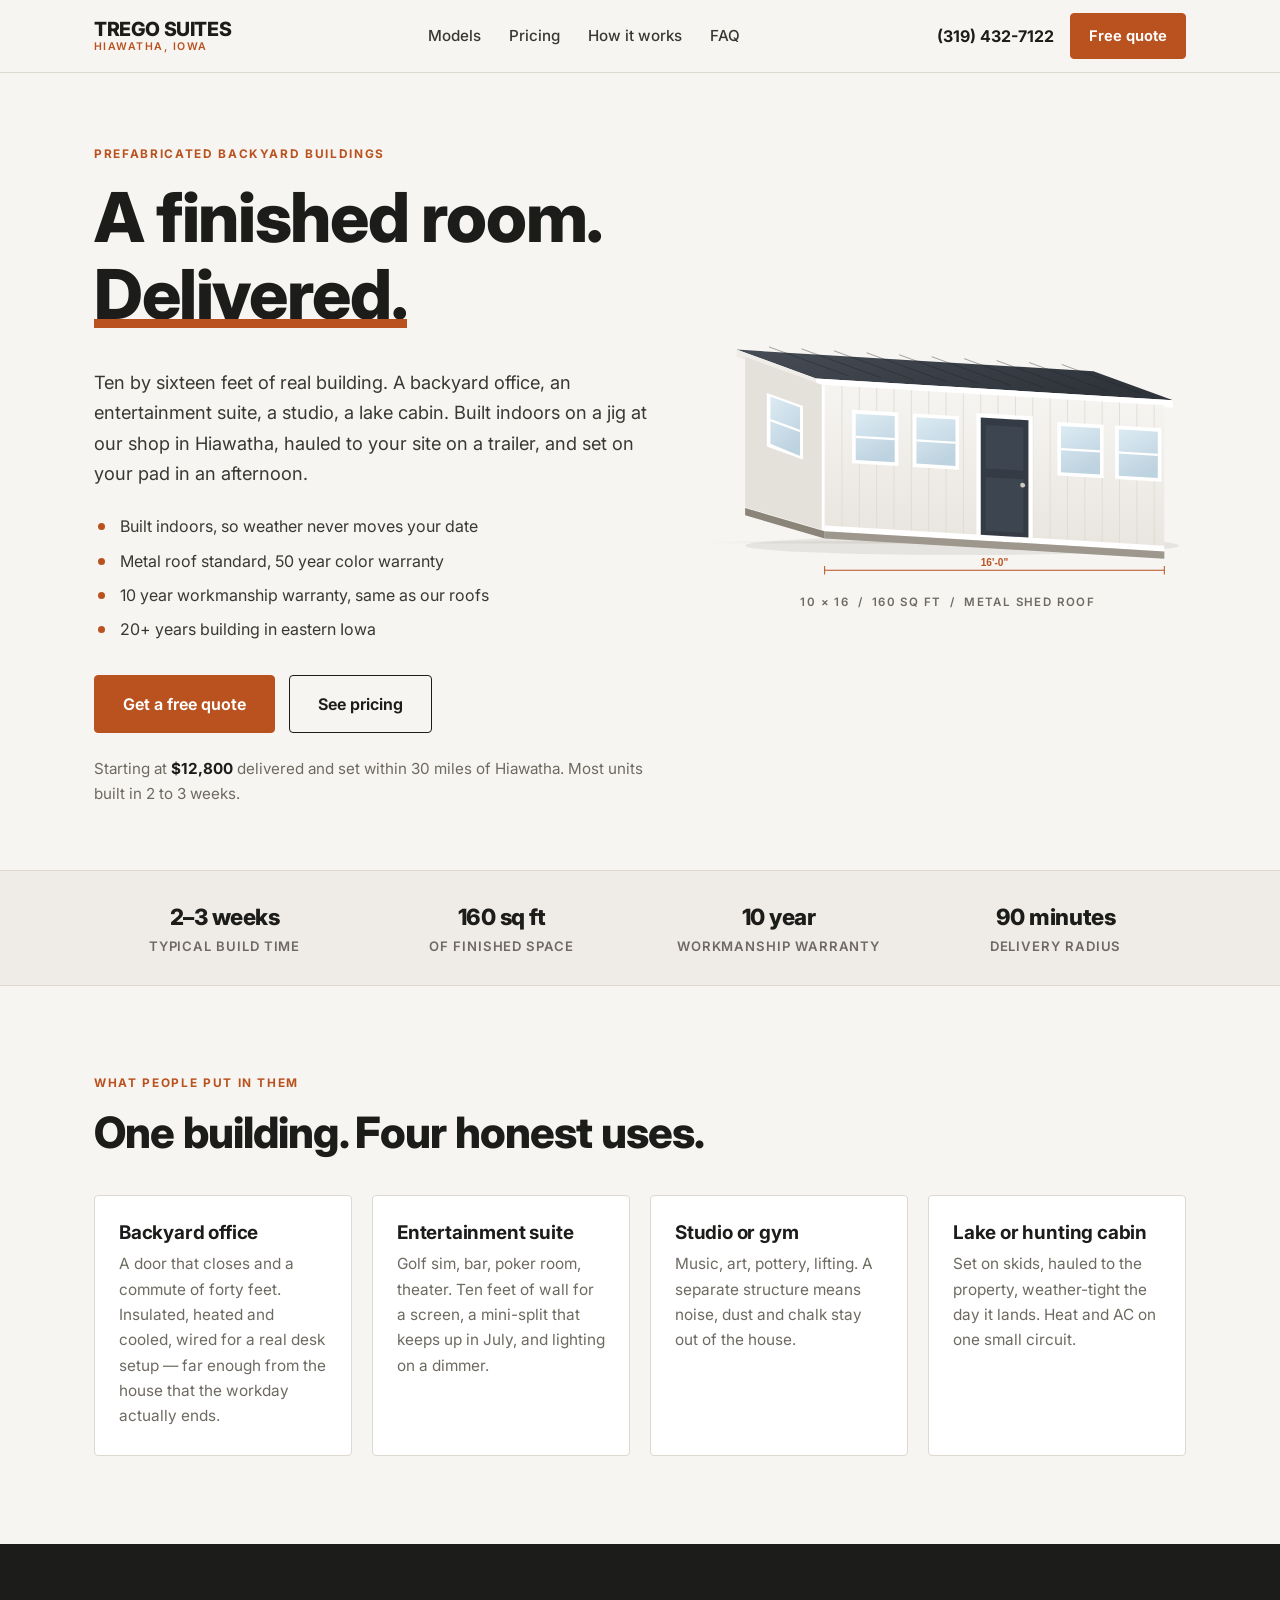
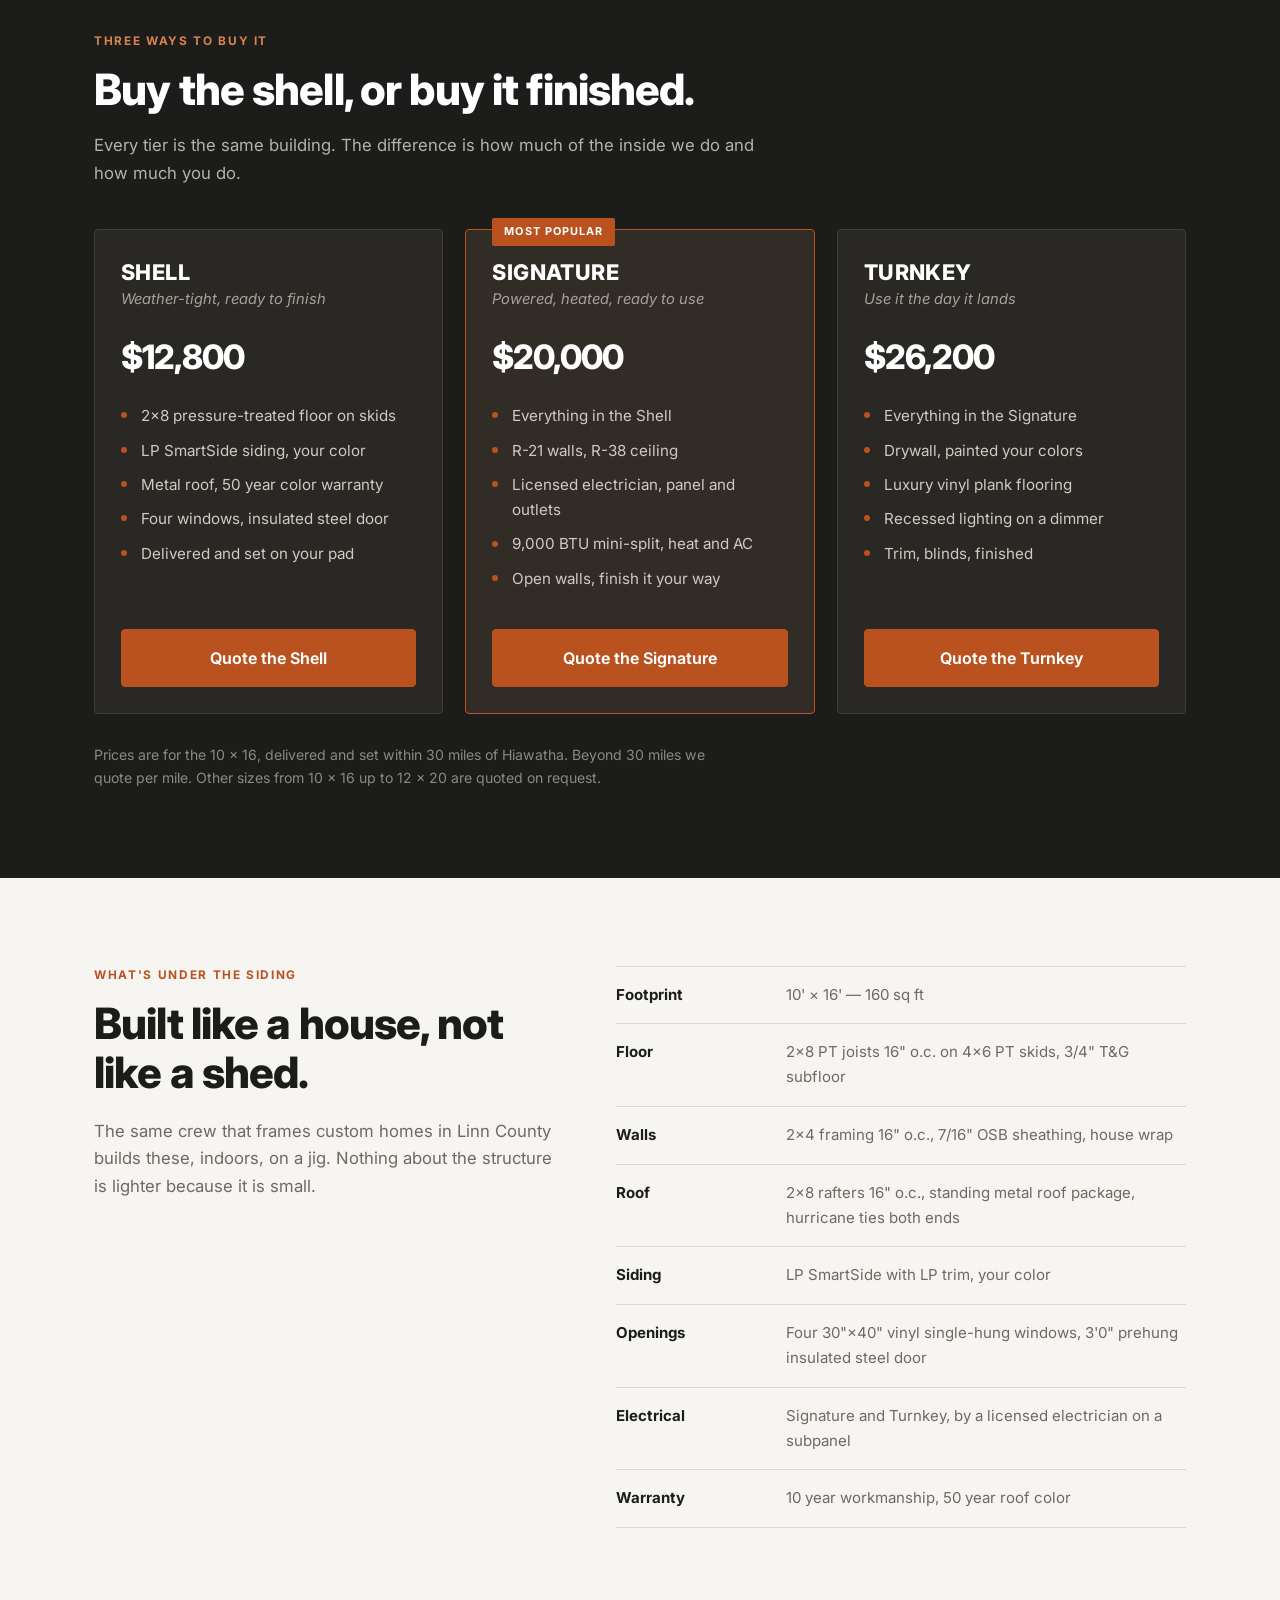
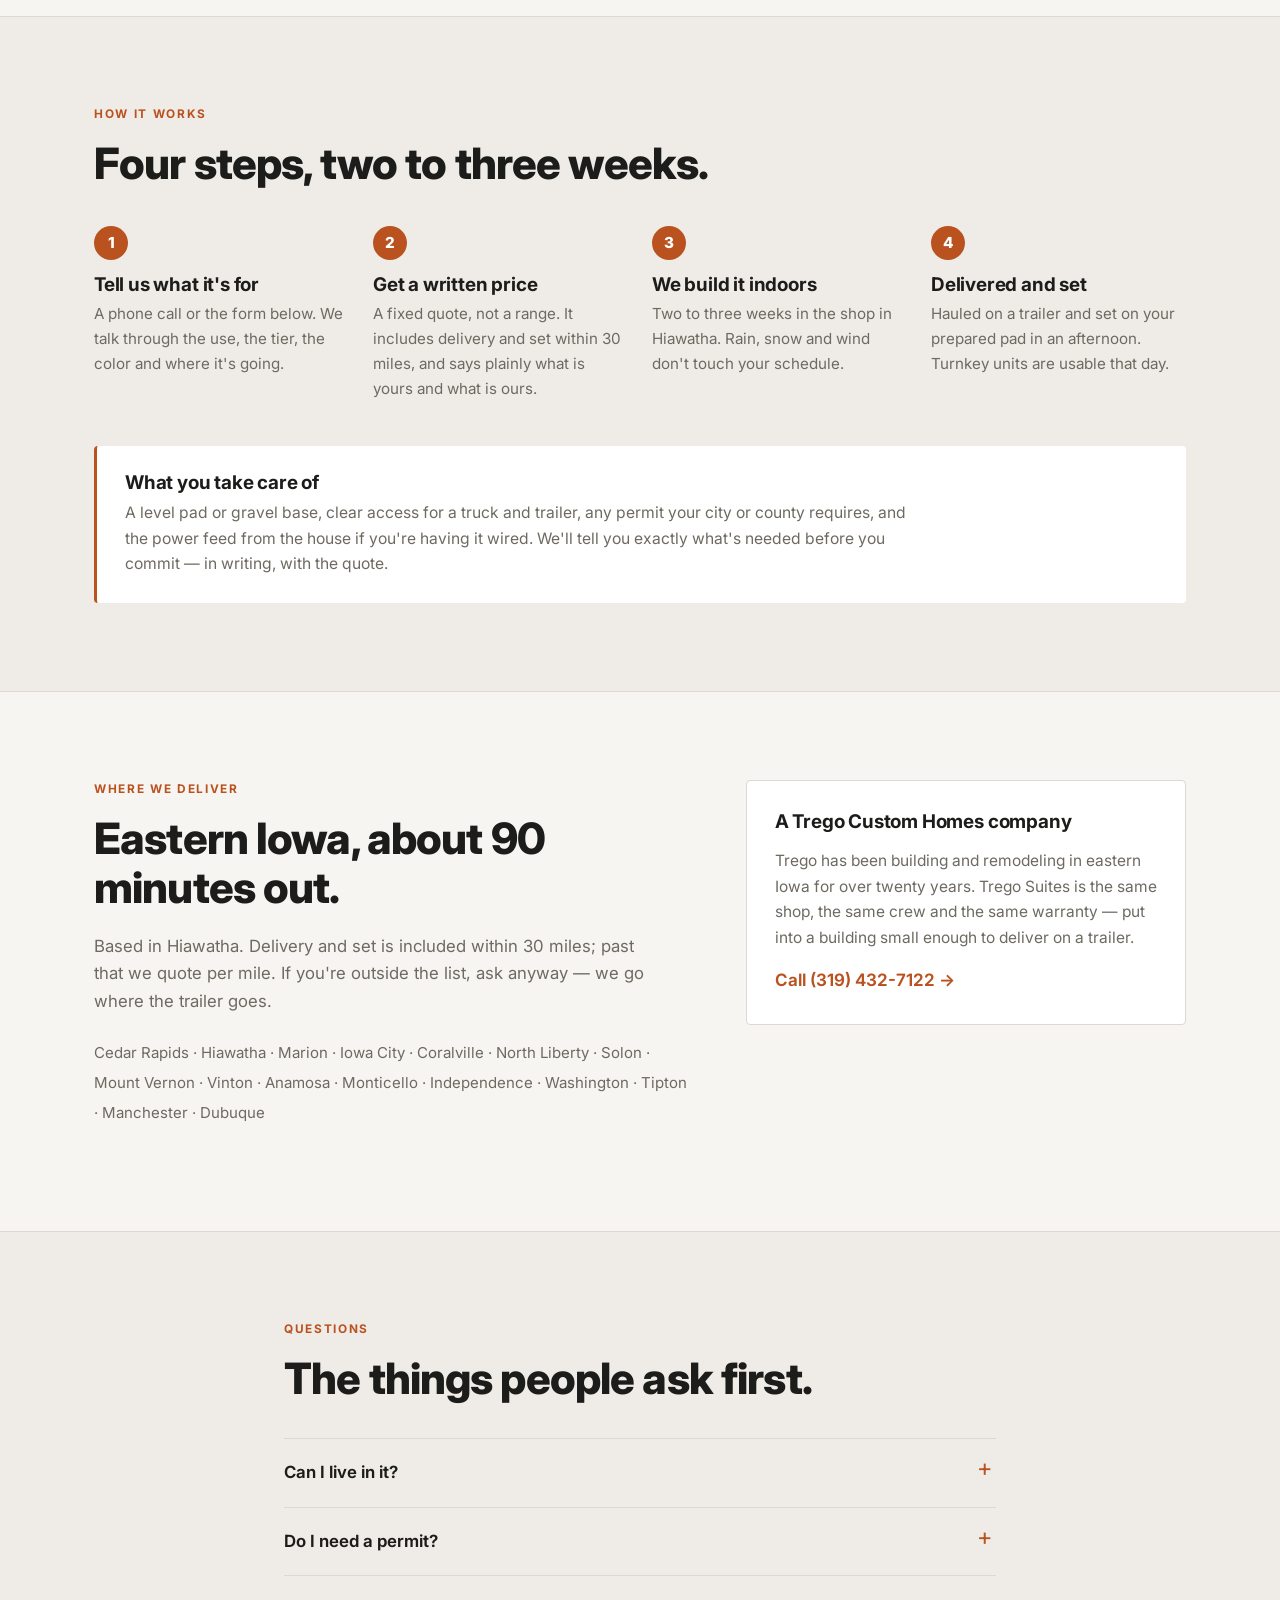
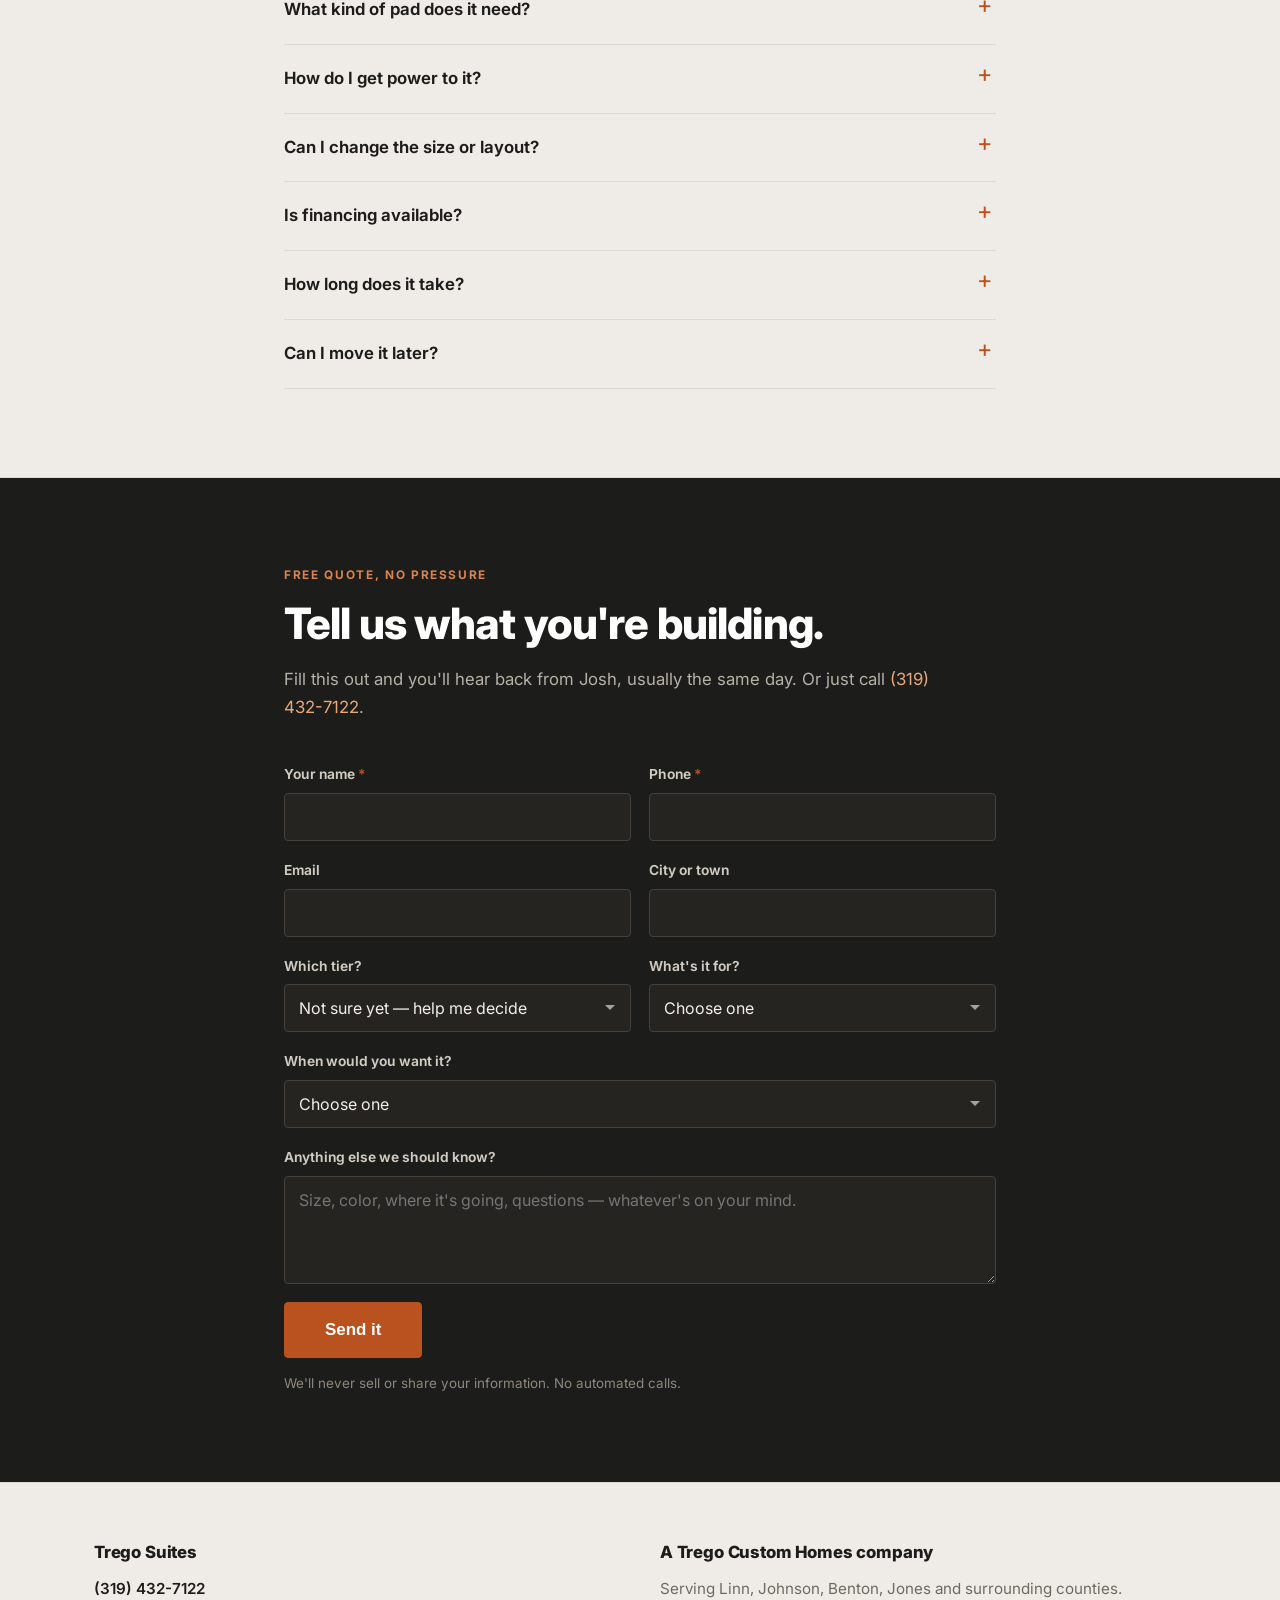
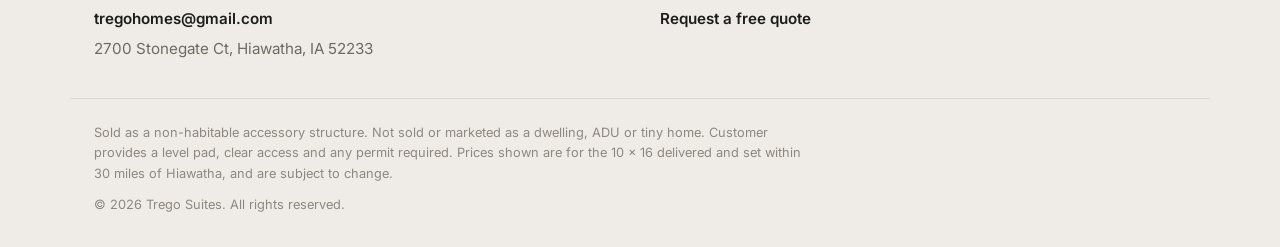
==== index.html @ 0be7a016 "index" ====
<!DOCTYPE html>
<html lang="en">
<head>
<meta charset="utf-8">
<meta name="viewport" content="width=device-width, initial-scale=1">
<title>Trego Suites — Prefabricated Backyard Buildings | Hiawatha, Iowa</title>
<meta name="description" content="A finished room, delivered. 10x16 prefabricated backyard offices, entertainment suites and cabins built indoors in Hiawatha, Iowa. Shell from $12,800. Free quote.">
<link rel="canonical" href="https://tregosuites.com/">
<meta property="og:title" content="Trego Suites — A finished room. Delivered.">
<meta property="og:description" content="10x16 prefabricated backyard buildings, built indoors in Hiawatha, Iowa and set on your pad in an afternoon. Shell from $12,800.">
<meta property="og:type" content="website">
<meta property="og:url" content="https://tregosuites.com/">
<meta property="og:image" content="https://tregosuites.com/assets/suite.svg">
<meta name="theme-color" content="#1c1c1a">
<link rel="icon" href="assets/favicon.svg" type="image/svg+xml">
<link rel="preconnect" href="https://fonts.googleapis.com">
<link rel="preconnect" href="https://fonts.gstatic.com" crossorigin>
<link href="https://fonts.googleapis.com/css2?family=Inter:wght@400;500;600;700;800&display=swap" rel="stylesheet">
<link rel="stylesheet" href="styles.css">
<script type="application/ld+json">
{
  "@context": "https://schema.org",
  "@type": "LocalBusiness",
  "name": "Trego Suites",
  "description": "Prefabricated backyard buildings — offices, entertainment suites, studios and cabins — built indoors in Hiawatha, Iowa.",
  "url": "https://tregosuites.com/",
  "telephone": "+13194327122",
  "email": "tregohomes@gmail.com",
  "address": {
    "@type": "PostalAddress",
    "streetAddress": "2700 Stonegate Ct",
    "addressLocality": "Hiawatha",
    "addressRegion": "IA",
    "postalCode": "52233",
    "addressCountry": "US"
  },
  "areaServed": ["Linn County, Iowa", "Johnson County, Iowa", "Benton County, Iowa", "Jones County, Iowa"],
  "parentOrganization": { "@type": "Organization", "name": "Trego Custom Homes" },
  "priceRange": "$$"
}
</script>
</head>
<body>

<a class="skip" href="#quote">Skip to quote form</a>

<header class="nav" id="top">
  <div class="wrap nav-inner">
    <a class="brand" href="#top">
      <span class="brand-name">Trego Suites</span>
      <span class="brand-sub">Hiawatha, Iowa</span>
    </a>
    <nav class="nav-links" aria-label="Main">
      <a href="#models">Models</a>
      <a href="#pricing">Pricing</a>
      <a href="#how">How it works</a>
      <a href="#faq">FAQ</a>
    </nav>
    <div class="nav-cta">
      <a class="tel" href="tel:+13194327122">(319) 432-7122</a>
      <a class="btn btn-sm" href="#quote">Free quote</a>
    </div>
  </div>
</header>

<main>

<!-- HERO -->
<section class="hero">
  <div class="wrap hero-inner">
    <div class="hero-copy">
      <p class="eyebrow">Prefabricated backyard buildings</p>
      <h1>A finished room.<br><span class="accent-underline">Delivered.</span></h1>
      <p class="lede">Ten by sixteen feet of real building. A backyard office, an entertainment suite, a studio, a lake cabin. Built indoors on a jig at our shop in Hiawatha, hauled to your site on a trailer, and set on your pad in an afternoon.</p>
      <ul class="ticks">
        <li>Built indoors, so weather never moves your date</li>
        <li>Metal roof standard, 50&nbsp;year color warranty</li>
        <li>10&nbsp;year workmanship warranty, same as our roofs</li>
        <li>20+ years building in eastern Iowa</li>
      </ul>
      <div class="hero-actions">
        <a class="btn" href="#quote">Get a free quote</a>
        <a class="btn btn-ghost" href="#pricing">See pricing</a>
      </div>
      <p class="hero-note">Starting at <strong>$12,800</strong> delivered and set within 30&nbsp;miles of Hiawatha. Most units built in 2 to 3 weeks.</p>
    </div>
    <div class="hero-art">
      <img src="assets/suite.svg" alt="Illustration of a 10 by 16 foot Trego Suite with a metal shed roof, vertical siding, four windows and a steel entry door" width="660" height="340">
      <p class="art-caption">10 × 16 &nbsp;/&nbsp; 160 sq ft &nbsp;/&nbsp; metal shed roof</p>
    </div>
  </div>
</section>

<!-- TRUST STRIP -->
<section class="strip">
  <div class="wrap strip-inner">
    <div><strong>2–3 weeks</strong><span>typical build time</span></div>
    <div><strong>160 sq ft</strong><span>of finished space</span></div>
    <div><strong>10 year</strong><span>workmanship warranty</span></div>
    <div><strong>90 minutes</strong><span>delivery radius</span></div>
  </div>
</section>

<!-- MODELS -->
<section id="models" class="section">
  <div class="wrap">
    <p class="eyebrow">What people put in them</p>
    <h2>One building. Four honest uses.</h2>
    <div class="cards">
      <article class="card">
        <h3>Backyard office</h3>
        <p>A door that closes and a commute of forty feet. Insulated, heated and cooled, wired for a real desk setup — far enough from the house that the workday actually ends.</p>
      </article>
      <article class="card">
        <h3>Entertainment suite</h3>
        <p>Golf sim, bar, poker room, theater. Ten feet of wall for a screen, a mini-split that keeps up in July, and lighting on a dimmer.</p>
      </article>
      <article class="card">
        <h3>Studio or gym</h3>
        <p>Music, art, pottery, lifting. A separate structure means noise, dust and chalk stay out of the house.</p>
      </article>
      <article class="card">
        <h3>Lake or hunting cabin</h3>
        <p>Set on skids, hauled to the property, weather-tight the day it lands. Heat and AC on one small circuit.</p>
      </article>
    </div>
  </div>
</section>

<!-- PRICING -->
<section id="pricing" class="section section-dark">
  <div class="wrap">
    <p class="eyebrow eyebrow-light">Three ways to buy it</p>
    <h2 class="h2-light">Buy the shell, or buy it finished.</h2>
    <p class="sub-light">Every tier is the same building. The difference is how much of the inside we do and how much you do.</p>

    <div class="tiers">
      <article class="tier">
        <h3>Shell</h3>
        <p class="tier-tag">Weather-tight, ready to finish</p>
        <p class="tier-price">$12,800</p>
        <ul>
          <li>2x8 pressure-treated floor on skids</li>
          <li>LP SmartSide siding, your color</li>
          <li>Metal roof, 50 year color warranty</li>
          <li>Four windows, insulated steel door</li>
          <li>Delivered and set on your pad</li>
        </ul>
        <a class="btn btn-tier" href="#quote" data-tier="Shell">Quote the Shell</a>
      </article>

      <article class="tier tier-featured">
        <span class="badge">Most popular</span>
        <h3>Signature</h3>
        <p class="tier-tag">Powered, heated, ready to use</p>
        <p class="tier-price">$20,000</p>
        <ul>
          <li>Everything in the Shell</li>
          <li>R-21 walls, R-38 ceiling</li>
          <li>Licensed electrician, panel and outlets</li>
          <li>9,000 BTU mini-split, heat and AC</li>
          <li>Open walls, finish it your way</li>
        </ul>
        <a class="btn btn-tier" href="#quote" data-tier="Signature">Quote the Signature</a>
      </article>

      <article class="tier">
        <h3>Turnkey</h3>
        <p class="tier-tag">Use it the day it lands</p>
        <p class="tier-price">$26,200</p>
        <ul>
          <li>Everything in the Signature</li>
          <li>Drywall, painted your colors</li>
          <li>Luxury vinyl plank flooring</li>
          <li>Recessed lighting on a dimmer</li>
          <li>Trim, blinds, finished</li>
        </ul>
        <a class="btn btn-tier" href="#quote" data-tier="Turnkey">Quote the Turnkey</a>
      </article>
    </div>
    <p class="fineprint-light">Prices are for the 10&nbsp;×&nbsp;16, delivered and set within 30 miles of Hiawatha. Beyond 30 miles we quote per mile. Other sizes from 10&nbsp;×&nbsp;16 up to 12&nbsp;×&nbsp;20 are quoted on request.</p>
  </div>
</section>

<!-- SPECS -->
<section class="section" id="specs">
  <div class="wrap specs-grid">
    <div>
      <p class="eyebrow">What's under the siding</p>
      <h2>Built like a house, not like a shed.</h2>
      <p class="lede-sm">The same crew that frames custom homes in Linn County builds these, indoors, on a jig. Nothing about the structure is lighter because it is small.</p>
    </div>
    <dl class="specs">
      <div><dt>Footprint</dt><dd>10' × 16' — 160 sq ft</dd></div>
      <div><dt>Floor</dt><dd>2x8 PT joists 16" o.c. on 4x6 PT skids, 3/4" T&amp;G subfloor</dd></div>
      <div><dt>Walls</dt><dd>2x4 framing 16" o.c., 7/16" OSB sheathing, house wrap</dd></div>
      <div><dt>Roof</dt><dd>2x8 rafters 16" o.c., standing metal roof package, hurricane ties both ends</dd></div>
      <div><dt>Siding</dt><dd>LP SmartSide with LP trim, your color</dd></div>
      <div><dt>Openings</dt><dd>Four 30"×40" vinyl single-hung windows, 3'0" prehung insulated steel door</dd></div>
      <div><dt>Electrical</dt><dd>Signature and Turnkey, by a licensed electrician on a subpanel</dd></div>
      <div><dt>Warranty</dt><dd>10 year workmanship, 50 year roof color</dd></div>
    </dl>
  </div>
</section>

<!-- HOW IT WORKS -->
<section id="how" class="section section-tint">
  <div class="wrap">
    <p class="eyebrow">How it works</p>
    <h2>Four steps, two to three weeks.</h2>
    <ol class="steps">
      <li>
        <span class="step-n">1</span>
        <h3>Tell us what it's for</h3>
        <p>A phone call or the form below. We talk through the use, the tier, the color and where it's going.</p>
      </li>
      <li>
        <span class="step-n">2</span>
        <h3>Get a written price</h3>
        <p>A fixed quote, not a range. It includes delivery and set within 30 miles, and says plainly what is yours and what is ours.</p>
      </li>
      <li>
        <span class="step-n">3</span>
        <h3>We build it indoors</h3>
        <p>Two to three weeks in the shop in Hiawatha. Rain, snow and wind don't touch your schedule.</p>
      </li>
      <li>
        <span class="step-n">4</span>
        <h3>Delivered and set</h3>
        <p>Hauled on a trailer and set on your prepared pad in an afternoon. Turnkey units are usable that day.</p>
      </li>
    </ol>
    <div class="callout">
      <h3>What you take care of</h3>
      <p>A level pad or gravel base, clear access for a truck and trailer, any permit your city or county requires, and the power feed from the house if you're having it wired. We'll tell you exactly what's needed before you commit — in writing, with the quote.</p>
    </div>
  </div>
</section>

<!-- SERVICE AREA -->
<section class="section" id="area">
  <div class="wrap area-inner">
    <div>
      <p class="eyebrow">Where we deliver</p>
      <h2>Eastern Iowa, about 90 minutes out.</h2>
      <p class="lede-sm">Based in Hiawatha. Delivery and set is included within 30 miles; past that we quote per mile. If you're outside the list, ask anyway — we go where the trailer goes.</p>
      <p class="towns">Cedar Rapids · Hiawatha · Marion · Iowa City · Coralville · North Liberty · Solon · Mount Vernon · Vinton · Anamosa · Monticello · Independence · Washington · Tipton · Manchester · Dubuque</p>
    </div>
    <div class="area-card">
      <h3>A Trego Custom Homes company</h3>
      <p>Trego has been building and remodeling in eastern Iowa for over twenty years. Trego Suites is the same shop, the same crew and the same warranty — put into a building small enough to deliver on a trailer.</p>
      <a class="link-arrow" href="tel:+13194327122">Call (319) 432-7122</a>
    </div>
  </div>
</section>

<!-- FAQ -->
<section id="faq" class="section section-tint">
  <div class="wrap wrap-narrow">
    <p class="eyebrow">Questions</p>
    <h2>The things people ask first.</h2>
    <div class="faq">
      <details>
        <summary>Can I live in it?</summary>
        <p>No. These are sold as non-habitable accessory structures — an office, a suite, a studio, a cabin. They are not sold or marketed as a dwelling, an ADU or a tiny home. Habitable models on permanent foundations are coming; ask and we'll tell you where that stands.</p>
      </details>
      <details>
        <summary>Do I need a permit?</summary>
        <p>That depends on your city or county and sometimes on your HOA. Many jurisdictions in the area don't require one under a certain size, but it is the customer's responsibility to confirm. We'll tell you what we know about your area and what to ask them.</p>
      </details>
      <details>
        <summary>What kind of pad does it need?</summary>
        <p>A level gravel base is the usual answer and the cheapest one. Concrete works. Blocks work on the right ground. We'll spec it for your site before you order so there are no surprises on delivery day.</p>
      </details>
      <details>
        <summary>How do I get power to it?</summary>
        <p>On the Signature and Turnkey, a licensed electrician wires the building itself with a subpanel, outlets and fixtures. The feed from your house or meter out to the building is quoted separately, because it depends entirely on the distance and the route.</p>
      </details>
      <details>
        <summary>Can I change the size or layout?</summary>
        <p>Yes, within reason. We build from 10 × 16 up to 12 × 20. Window and door placement, a second door, extra outlets, a different roof color — all normal. Tell us what you want and it shows up in the quote.</p>
      </details>
      <details>
        <summary>Is financing available?</summary>
        <p>We don't carry financing in-house. We can point you to a third-party lender that handles this kind of purchase, and plenty of buyers use a home equity line instead.</p>
      </details>
      <details>
        <summary>How long does it take?</summary>
        <p>Most units are built in two to three weeks once the order is placed, plus whatever the current queue is. Because we build indoors, weather doesn't push your date.</p>
      </details>
      <details>
        <summary>Can I move it later?</summary>
        <p>Yes. It sits on 4x6 pressure-treated skids, so it can be picked up and hauled again. That's part of why the small units aren't on a permanent foundation.</p>
      </details>
    </div>
  </div>
</section>

<!-- QUOTE -->
<section id="quote" class="section section-dark">
  <div class="wrap wrap-narrow">
    <p class="eyebrow eyebrow-light">Free quote, no pressure</p>
    <h2 class="h2-light">Tell us what you're building.</h2>
    <p class="sub-light">Fill this out and you'll hear back from Josh, usually the same day. Or just call <a href="tel:+13194327122">(319) 432-7122</a>.</p>

    <form name="quote" method="POST" data-netlify="true" netlify-honeypot="bot-field" action="/thanks.html" class="form">
      <input type="hidden" name="form-name" value="quote">
      <p class="hp"><label>Don't fill this out: <input name="bot-field"></label></p>

      <div class="row">
        <div class="field">
          <label for="name">Your name <span aria-hidden="true">*</span></label>
          <input id="name" name="name" type="text" autocomplete="name" required>
        </div>
        <div class="field">
          <label for="phone">Phone <span aria-hidden="true">*</span></label>
          <input id="phone" name="phone" type="tel" autocomplete="tel" required>
        </div>
      </div>

      <div class="row">
        <div class="field">
          <label for="email">Email</label>
          <input id="email" name="email" type="email" autocomplete="email">
        </div>
        <div class="field">
          <label for="city">City or town</label>
          <input id="city" name="city" type="text" autocomplete="address-level2">
        </div>
      </div>

      <div class="row">
        <div class="field">
          <label for="tier">Which tier?</label>
          <select id="tier" name="tier">
            <option value="Not sure yet">Not sure yet — help me decide</option>
            <option value="Shell">Shell — $12,800</option>
            <option value="Signature">Signature — $20,000</option>
            <option value="Turnkey">Turnkey — $26,200</option>
          </select>
        </div>
        <div class="field">
          <label for="use">What's it for?</label>
          <select id="use" name="use">
            <option value="">Choose one</option>
            <option>Backyard office</option>
            <option>Entertainment suite</option>
            <option>Studio or gym</option>
            <option>Lake or hunting cabin</option>
            <option>Storage or workshop</option>
            <option>Something else</option>
          </select>
        </div>
      </div>

      <div class="field">
        <label for="timeline">When would you want it?</label>
        <select id="timeline" name="timeline">
          <option value="">Choose one</option>
          <option>As soon as possible</option>
          <option>Next 1–3 months</option>
          <option>Spring</option>
          <option>Just gathering information</option>
        </select>
      </div>

      <div class="field">
        <label for="message">Anything else we should know?</label>
        <textarea id="message" name="message" rows="4" placeholder="Size, color, where it's going, questions — whatever's on your mind."></textarea>
      </div>

      <button class="btn btn-lg" type="submit">Send it</button>
      <p class="form-note">We'll never sell or share your information. No automated calls.</p>
    </form>
  </div>
</section>

</main>

<footer class="footer">
  <div class="wrap footer-inner">
    <div>
      <p class="footer-brand">Trego Suites</p>
      <p class="footer-line"><a href="tel:+13194327122">(319) 432-7122</a></p>
      <p class="footer-line"><a href="mailto:tregohomes@gmail.com">tregohomes@gmail.com</a></p>
      <p class="footer-line">2700 Stonegate Ct, Hiawatha, IA 52233</p>
    </div>
    <div>
      <p class="footer-brand">A Trego Custom Homes company</p>
      <p class="footer-line">Serving Linn, Johnson, Benton, Jones and surrounding counties.</p>
      <p class="footer-line"><a href="#quote">Request a free quote</a></p>
    </div>
  </div>
  <div class="wrap">
    <p class="disclaimer">Sold as a non-habitable accessory structure. Not sold or marketed as a dwelling, ADU or tiny home. Customer provides a level pad, clear access and any permit required. Prices shown are for the 10&nbsp;×&nbsp;16 delivered and set within 30 miles of Hiawatha, and are subject to change.</p>
    <p class="copyright">&copy; <span id="year">2026</span> Trego Suites. All rights reserved.</p>
  </div>
</footer>

<a class="mobile-call" href="tel:+13194327122" aria-label="Call Trego Suites">Call (319) 432-7122</a>

<script src="script.js" defer></script>
</body>
</html>
---- styles.css ----
/* Trego Suites — tregosuites.com
   Palette and type lifted from the printed brochure. */

:root{
  --paper:#f7f5f2;
  --paper-2:#efece7;
  --white:#ffffff;
  --ink:#1c1c1a;
  --ink-2:#3a3832;
  --muted:#6e6a62;
  --rule:#ddd8d0;
  --accent:#b9521f;
  --accent-soft:#f3e3d9;
  --dark:#1c1c1a;
  --dark-2:#2a2824;
  --max:1140px;
  --radius:4px;
}

*{box-sizing:border-box}

html{scroll-behavior:smooth;-webkit-text-size-adjust:100%}

body{
  margin:0;
  background:var(--paper);
  color:var(--ink);
  font-family:'Inter',-apple-system,BlinkMacSystemFont,'Segoe UI',Roboto,Helvetica,Arial,sans-serif;
  font-size:17px;
  line-height:1.65;
  -webkit-font-smoothing:antialiased;
}

img{max-width:100%;height:auto;display:block}
a{color:var(--accent);text-decoration:none}
a:hover{text-decoration:underline}

.wrap{width:100%;max-width:var(--max);margin:0 auto;padding:0 24px}
.wrap-narrow{max-width:760px}

.skip{position:absolute;left:-9999px;top:0;background:var(--ink);color:#fff;padding:12px 18px;z-index:200}
.skip:focus{left:8px;top:8px}

/* ---------- type ---------- */
h1,h2,h3{line-height:1.12;letter-spacing:-0.02em;margin:0 0 .5em;font-weight:800}
h1{font-size:clamp(2.6rem,6.2vw,4.3rem)}
h2{font-size:clamp(1.9rem,3.6vw,2.7rem)}
h3{font-size:1.18rem;font-weight:700;letter-spacing:-0.01em}

.eyebrow{
  font-size:.74rem;font-weight:700;letter-spacing:.14em;text-transform:uppercase;
  color:var(--accent);margin:0 0 .9rem;
}
.eyebrow-light{color:#d9834f}
.h2-light{color:var(--white)}
.sub-light{color:#b6b1a8;max-width:62ch;margin:-.2rem 0 2.6rem;font-size:1.05rem}
.sub-light a{color:#e8a97c}

.lede{font-size:1.14rem;color:var(--ink-2);max-width:54ch;margin:0 0 1.6rem}
.lede-sm{font-size:1.05rem;color:var(--muted);max-width:52ch}

.accent-underline{position:relative;display:inline-block}
.accent-underline::after{
  content:"";position:absolute;left:0;right:0;bottom:.07em;height:.13em;background:var(--accent);
}

/* ---------- buttons ---------- */
.btn{
  display:inline-block;background:var(--accent);color:#fff;font-weight:650;
  padding:15px 28px;border-radius:var(--radius);border:1px solid var(--accent);
  font-size:1rem;cursor:pointer;transition:background .15s ease,transform .08s ease;
  text-align:center;
}
.btn:hover{background:#a04519;border-color:#a04519;text-decoration:none}
.btn:active{transform:translateY(1px)}
.btn-sm{padding:10px 18px;font-size:.92rem}
.btn-lg{padding:17px 40px;font-size:1.06rem}
.btn-ghost{background:transparent;color:var(--ink);border-color:var(--ink)}
.btn-ghost:hover{background:var(--ink);color:#fff;border-color:var(--ink)}
.btn-tier{width:100%;margin-top:auto}

/* ---------- nav ---------- */
.nav{
  position:sticky;top:0;z-index:100;background:rgba(247,245,242,.94);
  backdrop-filter:saturate(180%) blur(10px);border-bottom:1px solid var(--rule);
}
.nav-inner{display:flex;align-items:center;justify-content:space-between;gap:24px;height:72px}
.brand{display:flex;flex-direction:column;line-height:1.1;color:var(--ink)}
.brand:hover{text-decoration:none}
.brand-name{font-weight:800;font-size:1.22rem;letter-spacing:-0.02em;text-transform:uppercase}
.brand-sub{font-size:.66rem;letter-spacing:.14em;text-transform:uppercase;color:var(--accent);font-weight:600}
.nav-links{display:flex;gap:28px}
.nav-links a{color:var(--ink-2);font-size:.95rem;font-weight:500}
.nav-links a:hover{color:var(--accent);text-decoration:none}
.nav-cta{display:flex;align-items:center;gap:16px}
.tel{color:var(--ink);font-weight:700;font-size:1rem;white-space:nowrap}

/* ---------- hero ---------- */
.hero{padding:72px 0 64px;border-bottom:1px solid var(--rule)}
.hero-inner{display:grid;grid-template-columns:1.08fr .92fr;gap:56px;align-items:center}
.ticks{list-style:none;padding:0;margin:0 0 2rem}
.ticks li{position:relative;padding-left:26px;margin-bottom:.5rem;color:var(--ink-2);font-size:1rem}
.ticks li::before{
  content:"";position:absolute;left:4px;top:.62em;width:7px;height:7px;
  background:var(--accent);border-radius:50%;
}
.hero-actions{display:flex;gap:14px;flex-wrap:wrap;margin-bottom:1.4rem}
.hero-note{font-size:.95rem;color:var(--muted);margin:0}
.hero-note strong{color:var(--ink)}
.hero-art img{width:100%}
.art-caption{
  text-align:center;font-size:.72rem;letter-spacing:.12em;text-transform:uppercase;
  color:var(--muted);font-weight:600;margin:.6rem 0 0;
}

/* ---------- strip ---------- */
.strip{background:var(--paper-2);border-bottom:1px solid var(--rule)}
.strip-inner{display:grid;grid-template-columns:repeat(4,1fr);gap:16px;padding:28px 24px;text-align:center}
.strip-inner div{display:flex;flex-direction:column}
.strip strong{font-size:1.4rem;font-weight:800;letter-spacing:-0.02em}
.strip span{font-size:.82rem;color:var(--muted);text-transform:uppercase;letter-spacing:.07em;font-weight:600}

/* ---------- sections ---------- */
.section{padding:88px 0}
.section-tint{background:var(--paper-2);border-top:1px solid var(--rule);border-bottom:1px solid var(--rule)}
.section-dark{background:var(--dark);color:#e8e5df}
.section-dark h2{color:#fff}

/* ---------- model cards ---------- */
.cards{display:grid;grid-template-columns:repeat(4,1fr);gap:20px;margin-top:2.4rem}
.card{background:var(--white);border:1px solid var(--rule);border-radius:var(--radius);padding:26px 24px}
.card h3{margin-bottom:.5rem}
.card p{margin:0;color:var(--muted);font-size:.96rem}

/* ---------- tiers ---------- */
.tiers{display:grid;grid-template-columns:repeat(3,1fr);gap:22px;margin:2.4rem 0 1.8rem}
.tier{
  background:var(--dark-2);border:1px solid #403c35;border-radius:var(--radius);
  padding:30px 26px 26px;display:flex;flex-direction:column;position:relative;
}
.tier-featured{border-color:var(--accent);background:#312d26}
.badge{
  position:absolute;top:-12px;left:26px;background:var(--accent);color:#fff;
  font-size:.68rem;font-weight:700;letter-spacing:.1em;text-transform:uppercase;
  padding:5px 12px;border-radius:2px;
}
.tier h3{color:#fff;font-size:1.35rem;font-weight:800;text-transform:uppercase;letter-spacing:.02em;margin-bottom:.15rem}
.tier-tag{font-style:italic;color:#a7a299;font-size:.92rem;margin:0 0 1.1rem}
.tier-price{font-size:2.1rem;font-weight:800;color:#fff;letter-spacing:-0.03em;margin:0 0 1.2rem}
.tier ul{list-style:none;padding:0;margin:0 0 1.8rem}
.tier li{position:relative;padding-left:20px;margin-bottom:.58rem;font-size:.95rem;color:#cfcac2}
.tier li::before{content:"";position:absolute;left:0;top:.6em;width:6px;height:6px;background:var(--accent);border-radius:50%}
.fineprint-light{font-size:.88rem;color:#8d887f;margin:0;max-width:70ch}

/* ---------- specs ---------- */
.specs-grid{display:grid;grid-template-columns:.9fr 1.1fr;gap:56px;align-items:start}
.specs{margin:0;border-top:1px solid var(--rule)}
.specs div{display:grid;grid-template-columns:150px 1fr;gap:20px;padding:16px 0;border-bottom:1px solid var(--rule)}
.specs dt{font-weight:700;font-size:.94rem}
.specs dd{margin:0;color:var(--muted);font-size:.94rem}

/* ---------- steps ---------- */
.steps{list-style:none;counter-reset:s;padding:0;margin:2.4rem 0 2.8rem;display:grid;grid-template-columns:repeat(4,1fr);gap:24px}
.steps li{position:relative}
.step-n{
  display:inline-flex;align-items:center;justify-content:center;width:34px;height:34px;
  border-radius:50%;background:var(--accent);color:#fff;font-weight:800;font-size:.95rem;margin-bottom:.9rem;
}
.steps h3{margin-bottom:.35rem}
.steps p{margin:0;color:var(--muted);font-size:.95rem}

.callout{background:var(--white);border-left:3px solid var(--accent);border-radius:var(--radius);padding:26px 28px}
.callout h3{margin-bottom:.4rem}
.callout p{margin:0;color:var(--muted);font-size:.98rem;max-width:80ch}

/* ---------- area ---------- */
.area-inner{display:grid;grid-template-columns:1.15fr .85fr;gap:56px;align-items:start}
.towns{font-size:.94rem;color:var(--muted);line-height:2;margin-top:1.4rem}
.area-card{background:var(--white);border:1px solid var(--rule);border-radius:var(--radius);padding:30px 28px}
.area-card p{color:var(--muted);font-size:.97rem}
.link-arrow{font-weight:650}
.link-arrow::after{content:" →"}

/* ---------- faq ---------- */
.faq{margin-top:2.2rem;border-top:1px solid var(--rule)}
.faq details{border-bottom:1px solid var(--rule)}
.faq summary{
  cursor:pointer;list-style:none;padding:20px 36px 20px 0;font-weight:650;font-size:1.05rem;position:relative;
}
.faq summary::-webkit-details-marker{display:none}
.faq summary::after{
  content:"+";position:absolute;right:4px;top:17px;font-size:1.5rem;font-weight:400;color:var(--accent);line-height:1;
}
.faq details[open] summary::after{content:"–"}
.faq p{margin:0 0 22px;color:var(--muted);max-width:72ch}

/* ---------- form ---------- */
.form{margin-top:.6rem}
.row{display:grid;grid-template-columns:1fr 1fr;gap:18px}
.field{margin-bottom:18px;display:flex;flex-direction:column}
.field label{font-size:.86rem;font-weight:650;color:#cfcac2;margin-bottom:7px}
.field label span{color:var(--accent)}
.field input,.field select,.field textarea{
  background:#262420;border:1px solid #45413a;color:#f2efe9;border-radius:var(--radius);
  padding:13px 14px;font-size:1rem;font-family:inherit;width:100%;
}
.field textarea{resize:vertical}
.field input:focus,.field select:focus,.field textarea:focus{
  outline:2px solid var(--accent);outline-offset:1px;border-color:var(--accent);
}
.field select{appearance:none;background-image:url("data:image/svg+xml;utf8,<svg xmlns='http://www.w3.org/2000/svg' viewBox='0 0 12 8' fill='%23a7a299'><path d='M1 1l5 5 5-5'/></svg>");background-repeat:no-repeat;background-position:right 14px center;background-size:12px;padding-right:38px}
.hp{position:absolute;left:-9999px}
.form-note{font-size:.84rem;color:#8d887f;margin:14px 0 0}

/* ---------- footer ---------- */
.footer{background:var(--paper-2);border-top:1px solid var(--rule);padding:56px 0 32px}
.footer-inner{display:grid;grid-template-columns:1fr 1fr;gap:40px;padding-bottom:32px;border-bottom:1px solid var(--rule)}
.footer-brand{font-weight:800;font-size:1.05rem;margin:0 0 .6rem;letter-spacing:-0.01em}
.footer-line{margin:0 0 .3rem;font-size:.95rem;color:var(--muted)}
.footer-line a{color:var(--ink);font-weight:600}
.disclaimer{font-size:.8rem;color:#8d887f;margin:24px 0 10px;max-width:90ch;line-height:1.6}
.copyright{font-size:.8rem;color:#8d887f;margin:0}

/* ---------- mobile call bar ---------- */
.mobile-call{
  display:none;position:fixed;left:0;right:0;bottom:0;z-index:150;
  background:var(--accent);color:#fff;text-align:center;padding:15px;font-weight:700;font-size:1.05rem;
}
.mobile-call:hover{text-decoration:none}

/* ---------- responsive ---------- */
@media (max-width:960px){
  .hero-inner{grid-template-columns:1fr;gap:40px}
  .hero-art{order:-1}
  .cards{grid-template-columns:repeat(2,1fr)}
  .tiers{grid-template-columns:1fr;gap:28px}
  .specs-grid,.area-inner{grid-template-columns:1fr;gap:36px}
  .steps{grid-template-columns:repeat(2,1fr)}
  .nav-links{display:none}
}

@media (max-width:640px){
  body{font-size:16px}
  .wrap{padding:0 18px}
  .section{padding:60px 0}
  .hero{padding:48px 0 52px}
  .cards{grid-template-columns:1fr}
  .steps{grid-template-columns:1fr;gap:28px}
  .strip-inner{grid-template-columns:repeat(2,1fr);gap:22px}
  .row{grid-template-columns:1fr;gap:0}
  .footer-inner{grid-template-columns:1fr}
  .specs div{grid-template-columns:1fr;gap:2px}
  .nav-cta .tel{display:none}
  .hero-actions .btn{flex:1 1 auto}
  .mobile-call{display:block}
  body{padding-bottom:54px}
}

@media (prefers-reduced-motion:reduce){
  html{scroll-behavior:auto}
  *{transition:none!important}
}
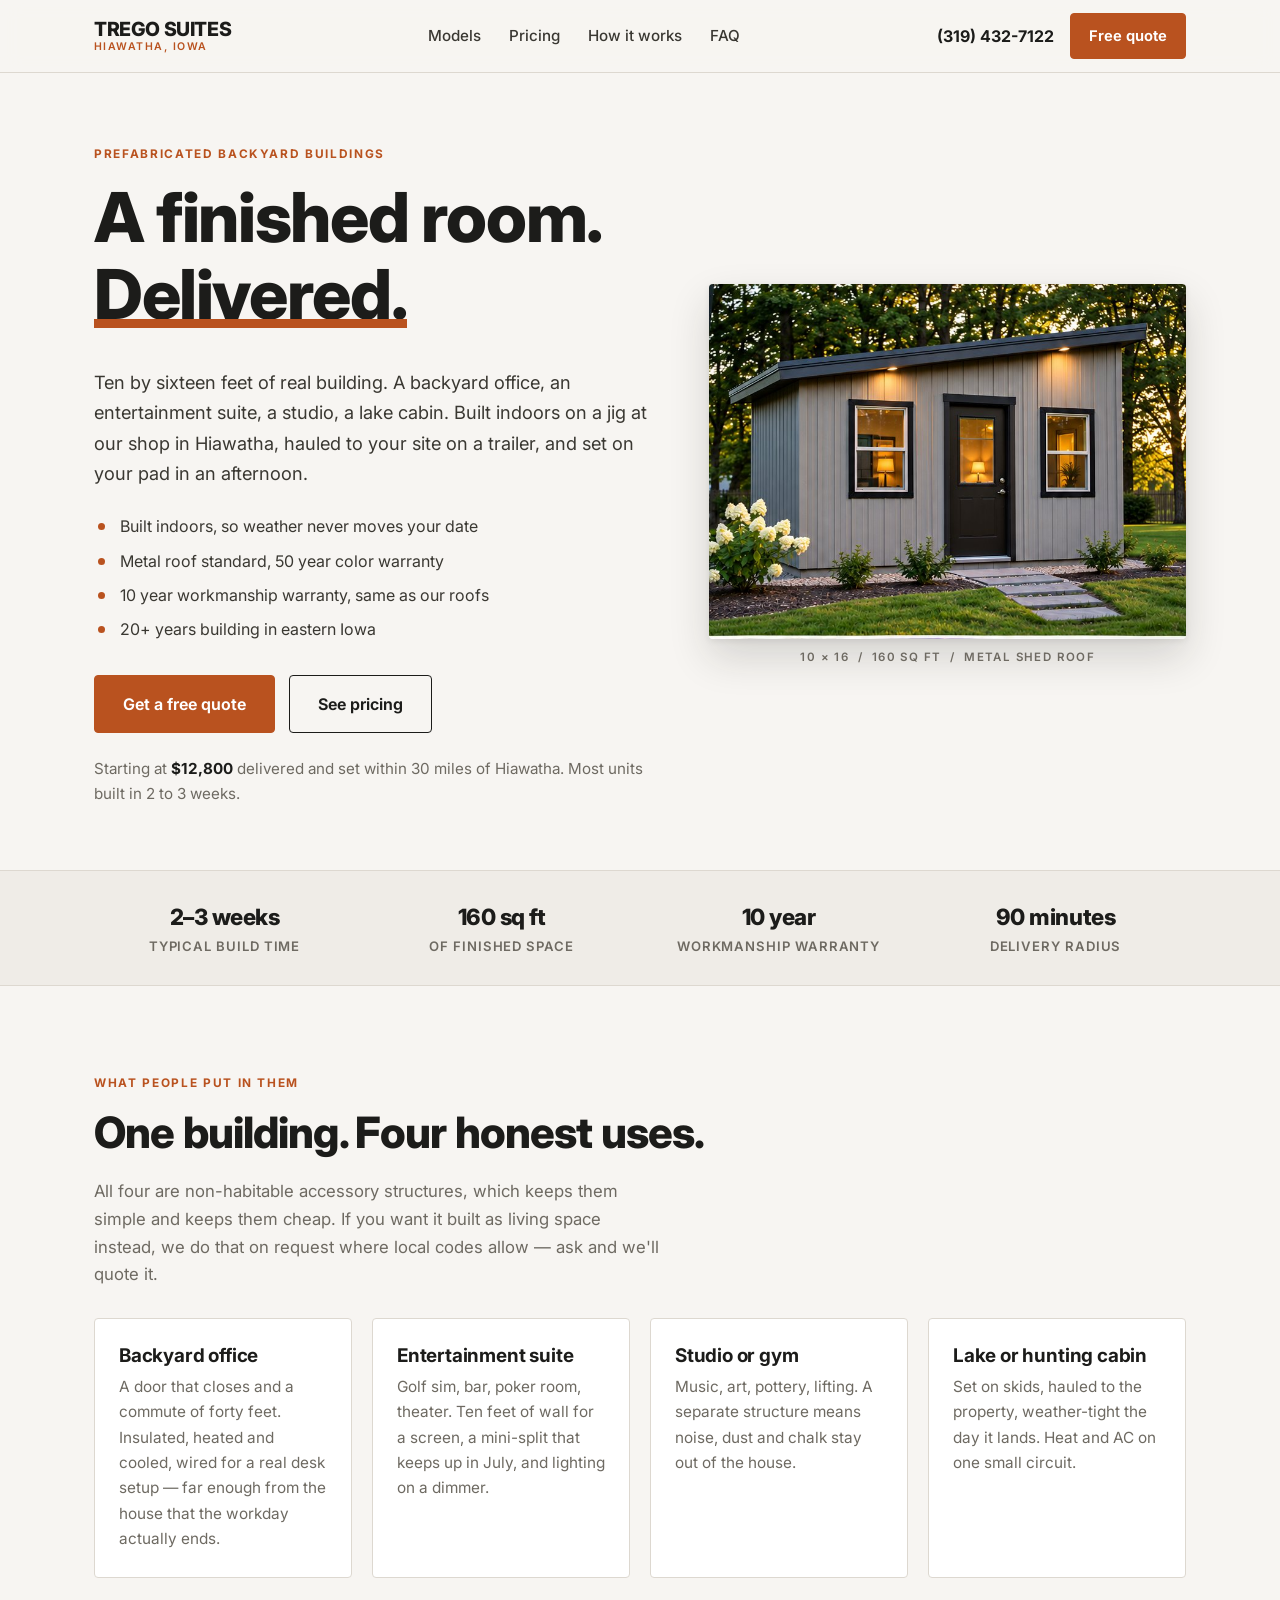
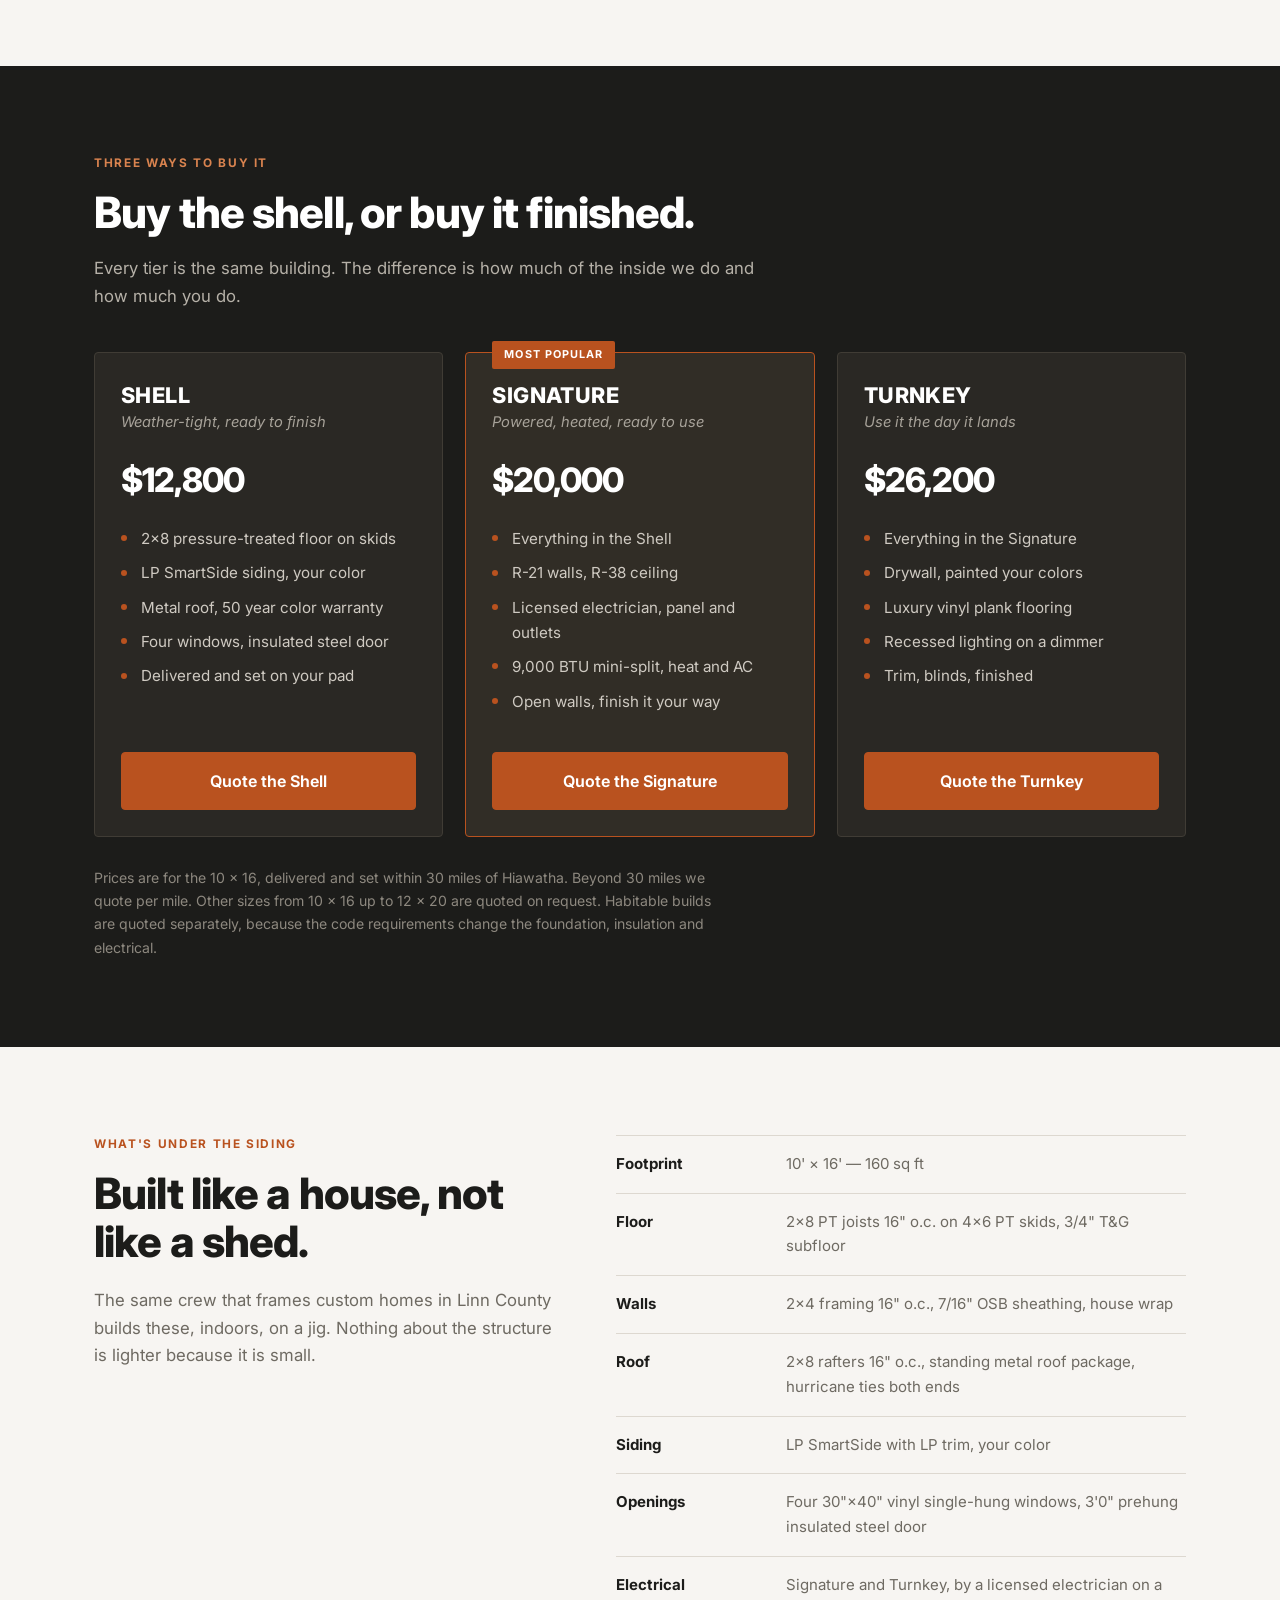
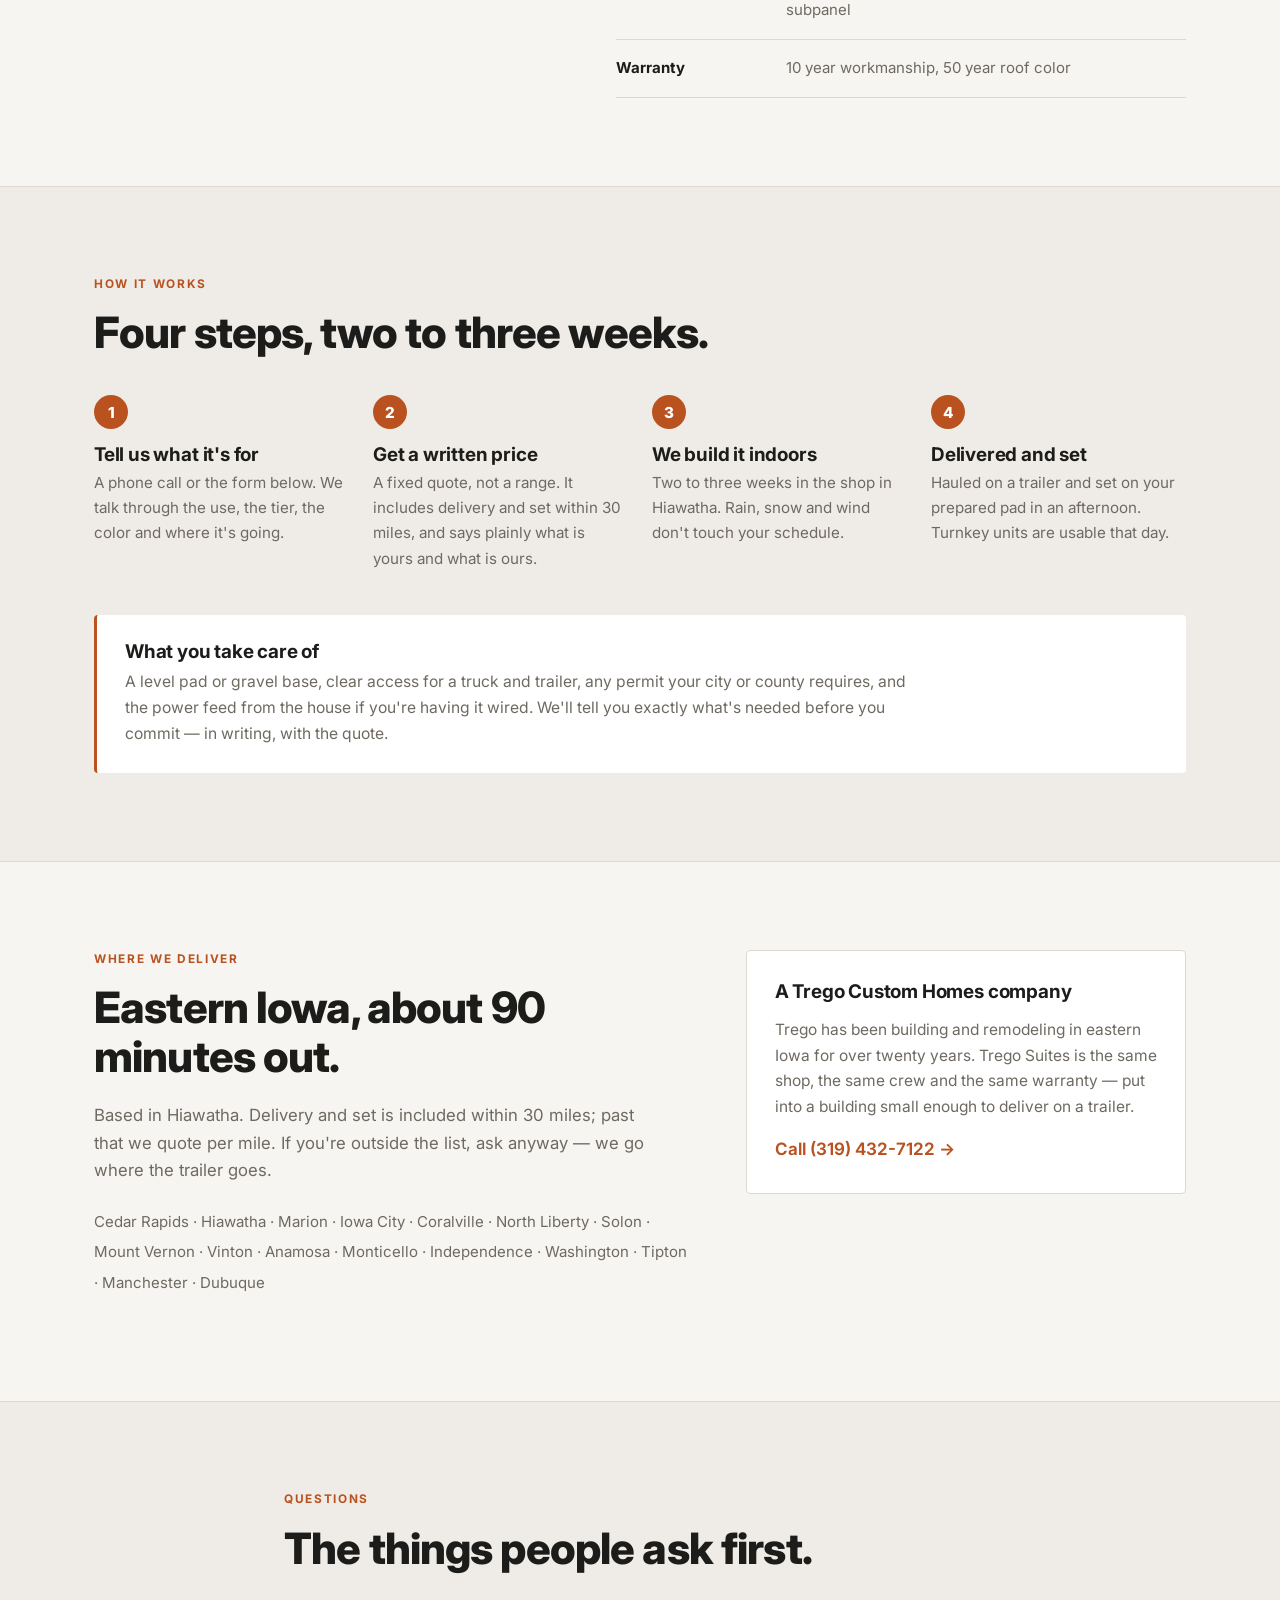
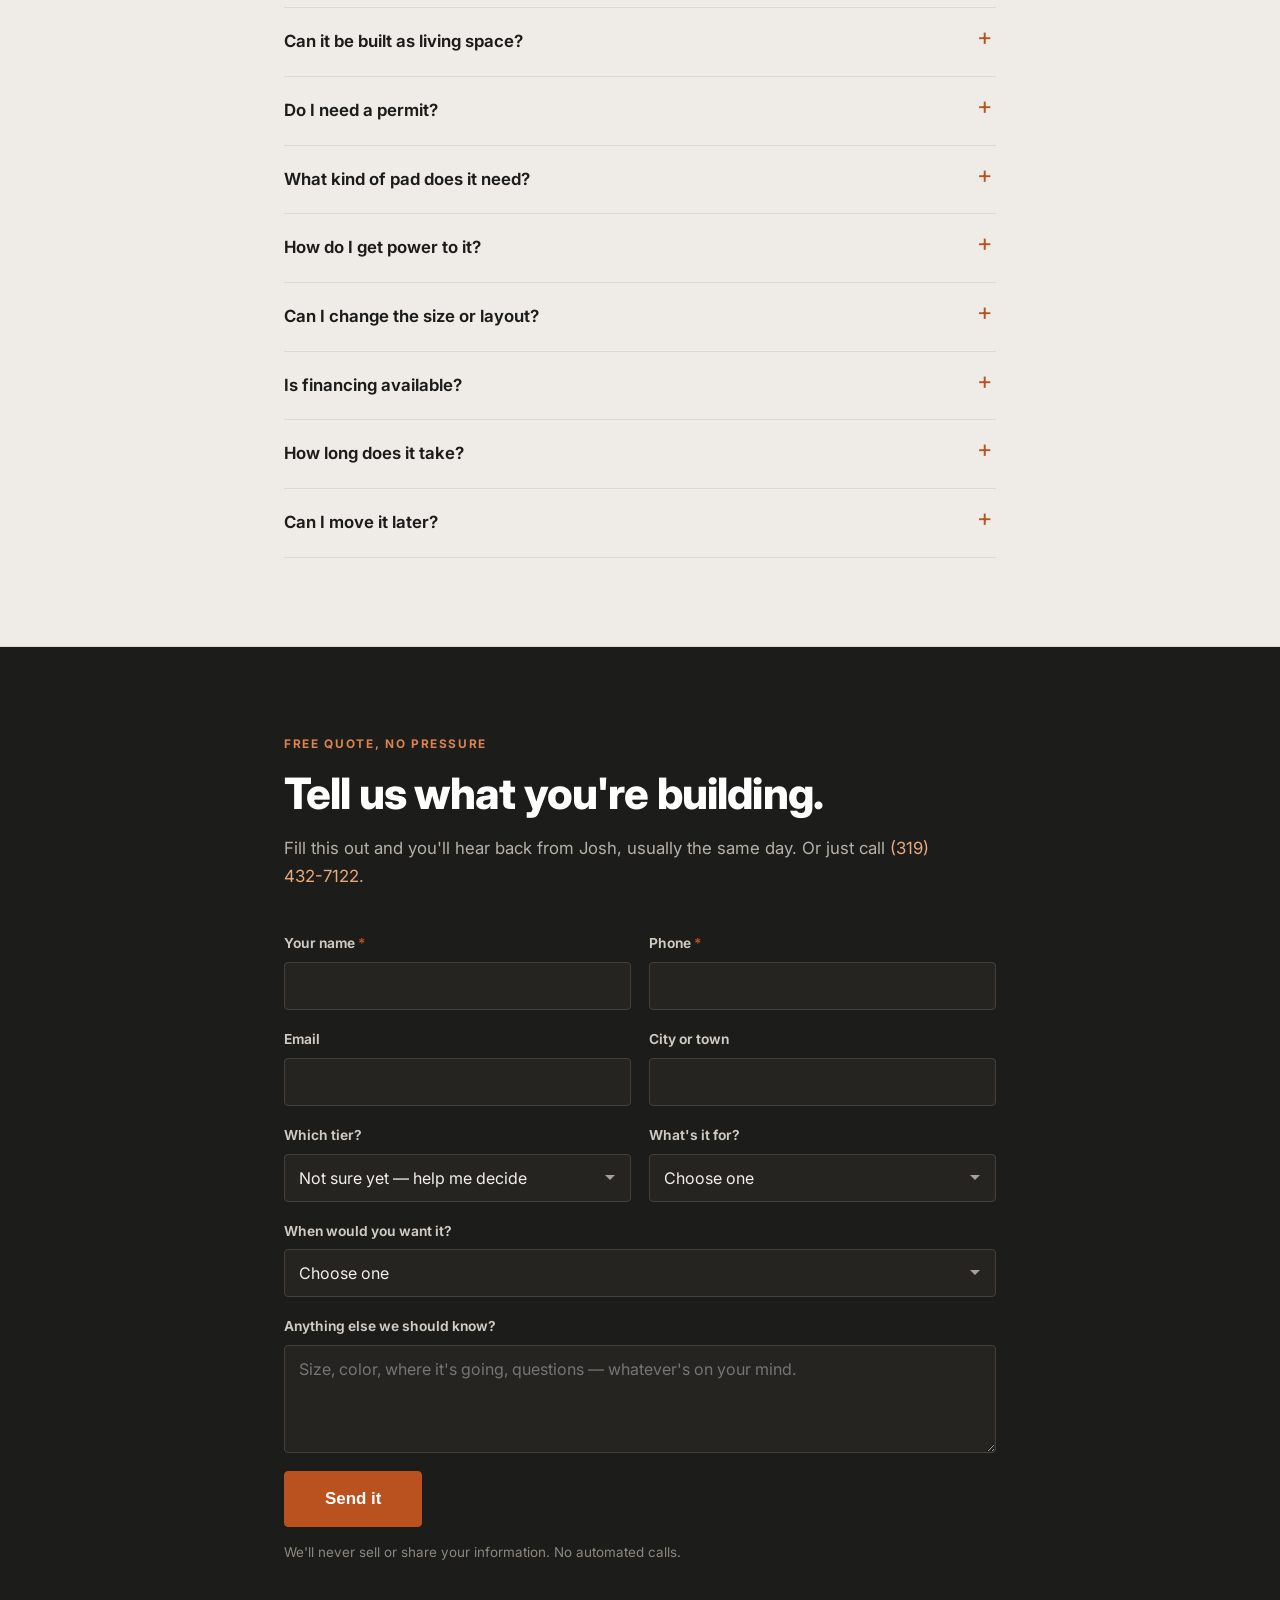
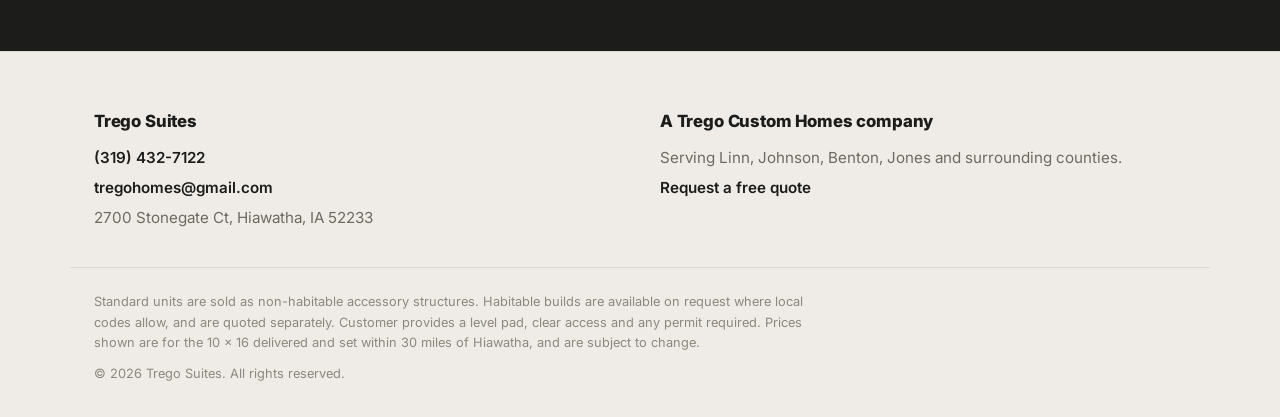
==== commit 306fde60: "update" ====
--- a/index.html
+++ b/index.html
@@ -10,7 +10,7 @@
 <meta property="og:description" content="10x16 prefabricated backyard buildings, built indoors in Hiawatha, Iowa and set on your pad in an afternoon. Shell from $12,800.">
 <meta property="og:type" content="website">
 <meta property="og:url" content="https://tregosuites.com/">
-<meta property="og:image" content="https://tregosuites.com/assets/suite.svg">
+<meta property="og:image" content="https://tregosuites.com/assets/suite.jpg">
 <meta name="theme-color" content="#1c1c1a">
 <link rel="icon" href="assets/favicon.svg" type="image/svg+xml">
 <link rel="preconnect" href="https://fonts.googleapis.com">
@@ -85,7 +85,7 @@
       <p class="hero-note">Starting at <strong>$12,800</strong> delivered and set within 30&nbsp;miles of Hiawatha. Most units built in 2 to 3 weeks.</p>
     </div>
     <div class="hero-art">
-      <img src="assets/suite.svg" alt="Illustration of a 10 by 16 foot Trego Suite with a metal shed roof, vertical siding, four windows and a steel entry door" width="660" height="340">
+      <img src="assets/suite.jpg" alt="A finished 10 by 16 Trego Suite in a backyard at dusk — metal shed roof, vertical siding, black-trimmed windows lit from inside, and a stone path to the door" width="779" height="580" fetchpriority="high">
       <p class="art-caption">10 × 16 &nbsp;/&nbsp; 160 sq ft &nbsp;/&nbsp; metal shed roof</p>
     </div>
   </div>
@@ -106,6 +106,7 @@
   <div class="wrap">
     <p class="eyebrow">What people put in them</p>
     <h2>One building. Four honest uses.</h2>
+    <p class="lede-sm" style="margin-bottom:-.6rem">All four are non-habitable accessory structures, which keeps them simple and keeps them cheap. If you want it built as living space instead, we do that on request where local codes allow — ask and we'll quote it.</p>
     <div class="cards">
       <article class="card">
         <h3>Backyard office</h3>
@@ -178,7 +179,7 @@
         <a class="btn btn-tier" href="#quote" data-tier="Turnkey">Quote the Turnkey</a>
       </article>
     </div>
-    <p class="fineprint-light">Prices are for the 10&nbsp;×&nbsp;16, delivered and set within 30 miles of Hiawatha. Beyond 30 miles we quote per mile. Other sizes from 10&nbsp;×&nbsp;16 up to 12&nbsp;×&nbsp;20 are quoted on request.</p>
+    <p class="fineprint-light">Prices are for the 10&nbsp;×&nbsp;16, delivered and set within 30 miles of Hiawatha. Beyond 30 miles we quote per mile. Other sizes from 10&nbsp;×&nbsp;16 up to 12&nbsp;×&nbsp;20 are quoted on request. Habitable builds are quoted separately, because the code requirements change the foundation, insulation and electrical.</p>
   </div>
 </section>
 
@@ -261,8 +262,8 @@
     <h2>The things people ask first.</h2>
     <div class="faq">
       <details>
-        <summary>Can I live in it?</summary>
-        <p>No. These are sold as non-habitable accessory structures — an office, a suite, a studio, a cabin. They are not sold or marketed as a dwelling, an ADU or a tiny home. Habitable models on permanent foundations are coming; ask and we'll tell you where that stands.</p>
+        <summary>Can it be built as living space?</summary>
+        <p>Yes, on request, where your local codes allow it. The standard build is a non-habitable accessory structure — an office, a suite, a studio, a cabin. A habitable build is a different animal: it changes the foundation, the insulation, the egress and the electrical, and it changes the price. It also has to be approved by your city or county before we start, not after. So raise it on the first call and we'll quote it properly.</p>
       </details>
       <details>
         <summary>Do I need a permit?</summary>
@@ -348,6 +349,7 @@
             <option>Studio or gym</option>
             <option>Lake or hunting cabin</option>
             <option>Storage or workshop</option>
+            <option>Habitable / living space</option>
             <option>Something else</option>
           </select>
         </div>
@@ -392,7 +394,7 @@
     </div>
   </div>
   <div class="wrap">
-    <p class="disclaimer">Sold as a non-habitable accessory structure. Not sold or marketed as a dwelling, ADU or tiny home. Customer provides a level pad, clear access and any permit required. Prices shown are for the 10&nbsp;×&nbsp;16 delivered and set within 30 miles of Hiawatha, and are subject to change.</p>
+    <p class="disclaimer">Standard units are sold as non-habitable accessory structures. Habitable builds are available on request where local codes allow, and are quoted separately. Customer provides a level pad, clear access and any permit required. Prices shown are for the 10&nbsp;×&nbsp;16 delivered and set within 30 miles of Hiawatha, and are subject to change.</p>
     <p class="copyright">&copy; <span id="year">2026</span> Trego Suites. All rights reserved.</p>
   </div>
 </footer>
--- a/styles.css
+++ b/styles.css
@@ -107,7 +107,10 @@
 .hero-actions{display:flex;gap:14px;flex-wrap:wrap;margin-bottom:1.4rem}
 .hero-note{font-size:.95rem;color:var(--muted);margin:0}
 .hero-note strong{color:var(--ink)}
-.hero-art img{width:100%}
+.hero-art img{
+  width:100%;border-radius:var(--radius);
+  box-shadow:0 18px 40px rgba(28,28,26,.16),0 2px 6px rgba(28,28,26,.08);
+}
 .art-caption{
   text-align:center;font-size:.72rem;letter-spacing:.12em;text-transform:uppercase;
   color:var(--muted);font-weight:600;margin:.6rem 0 0;
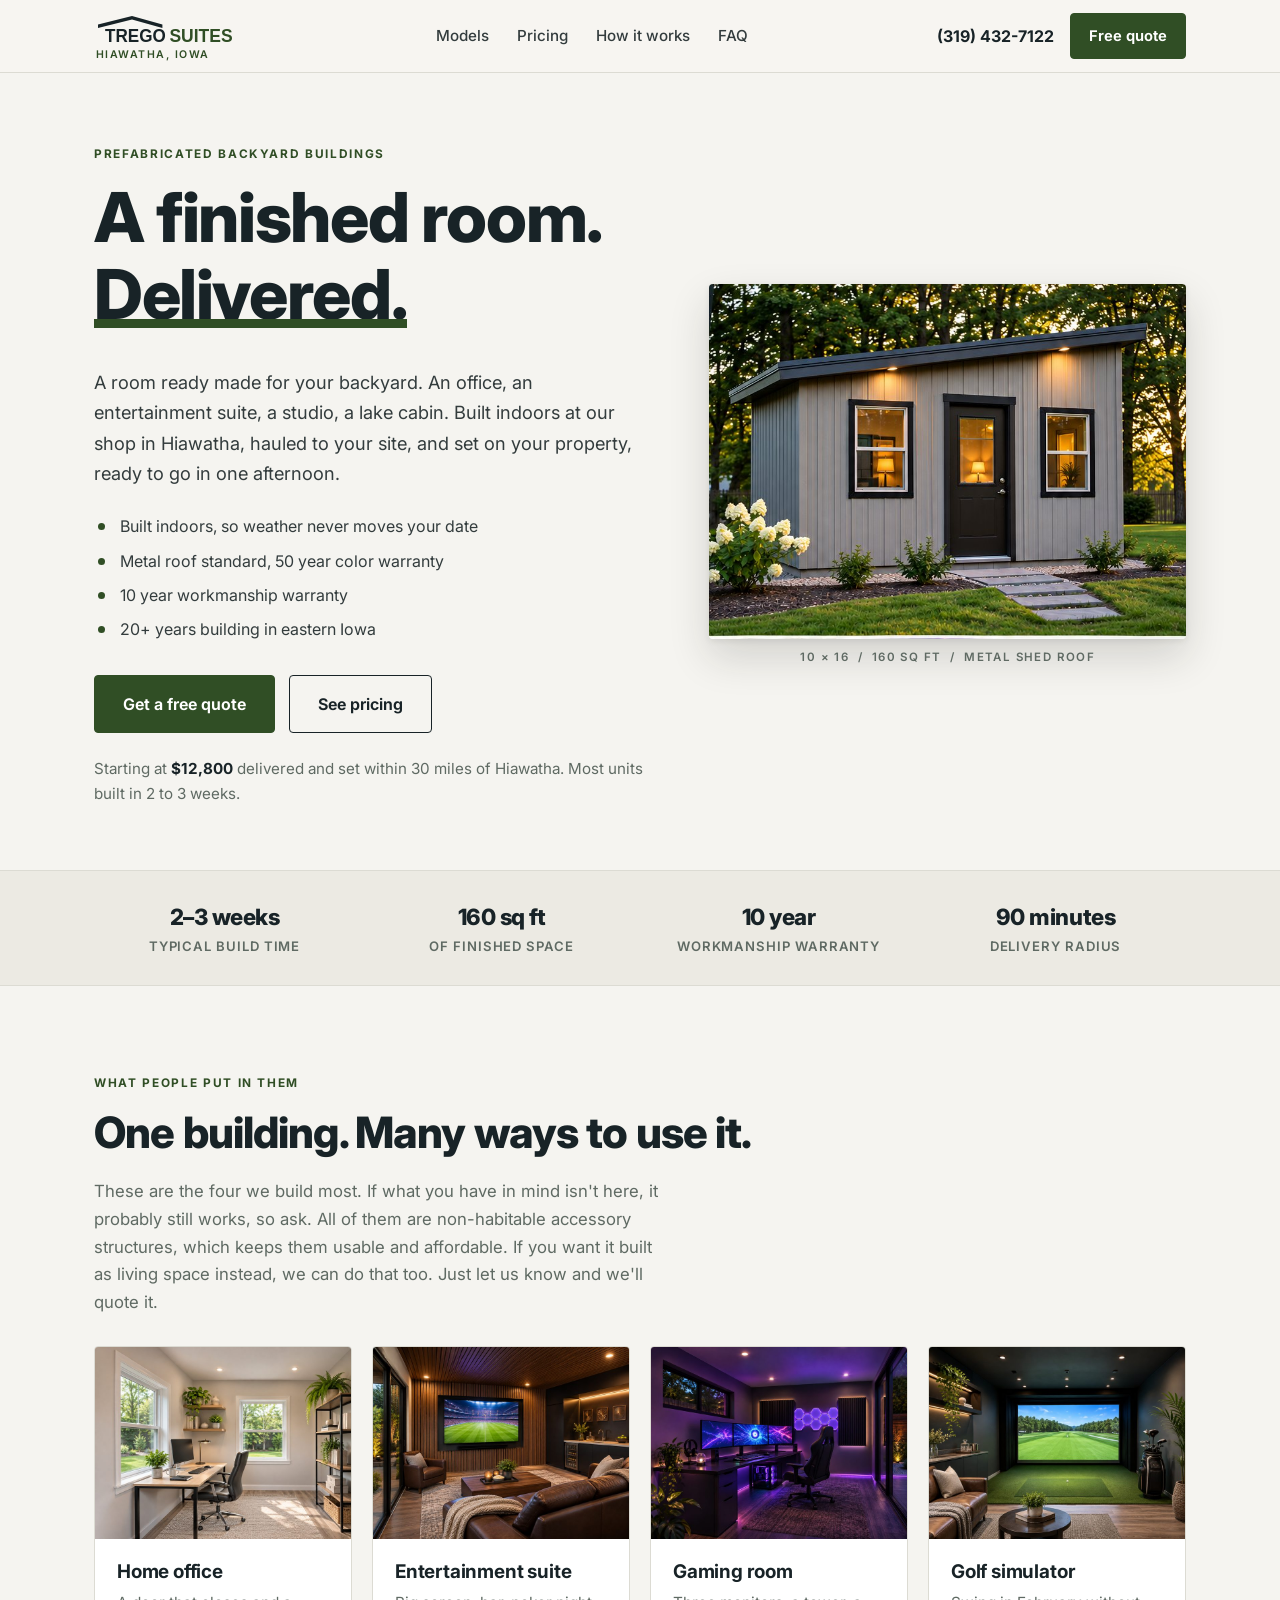
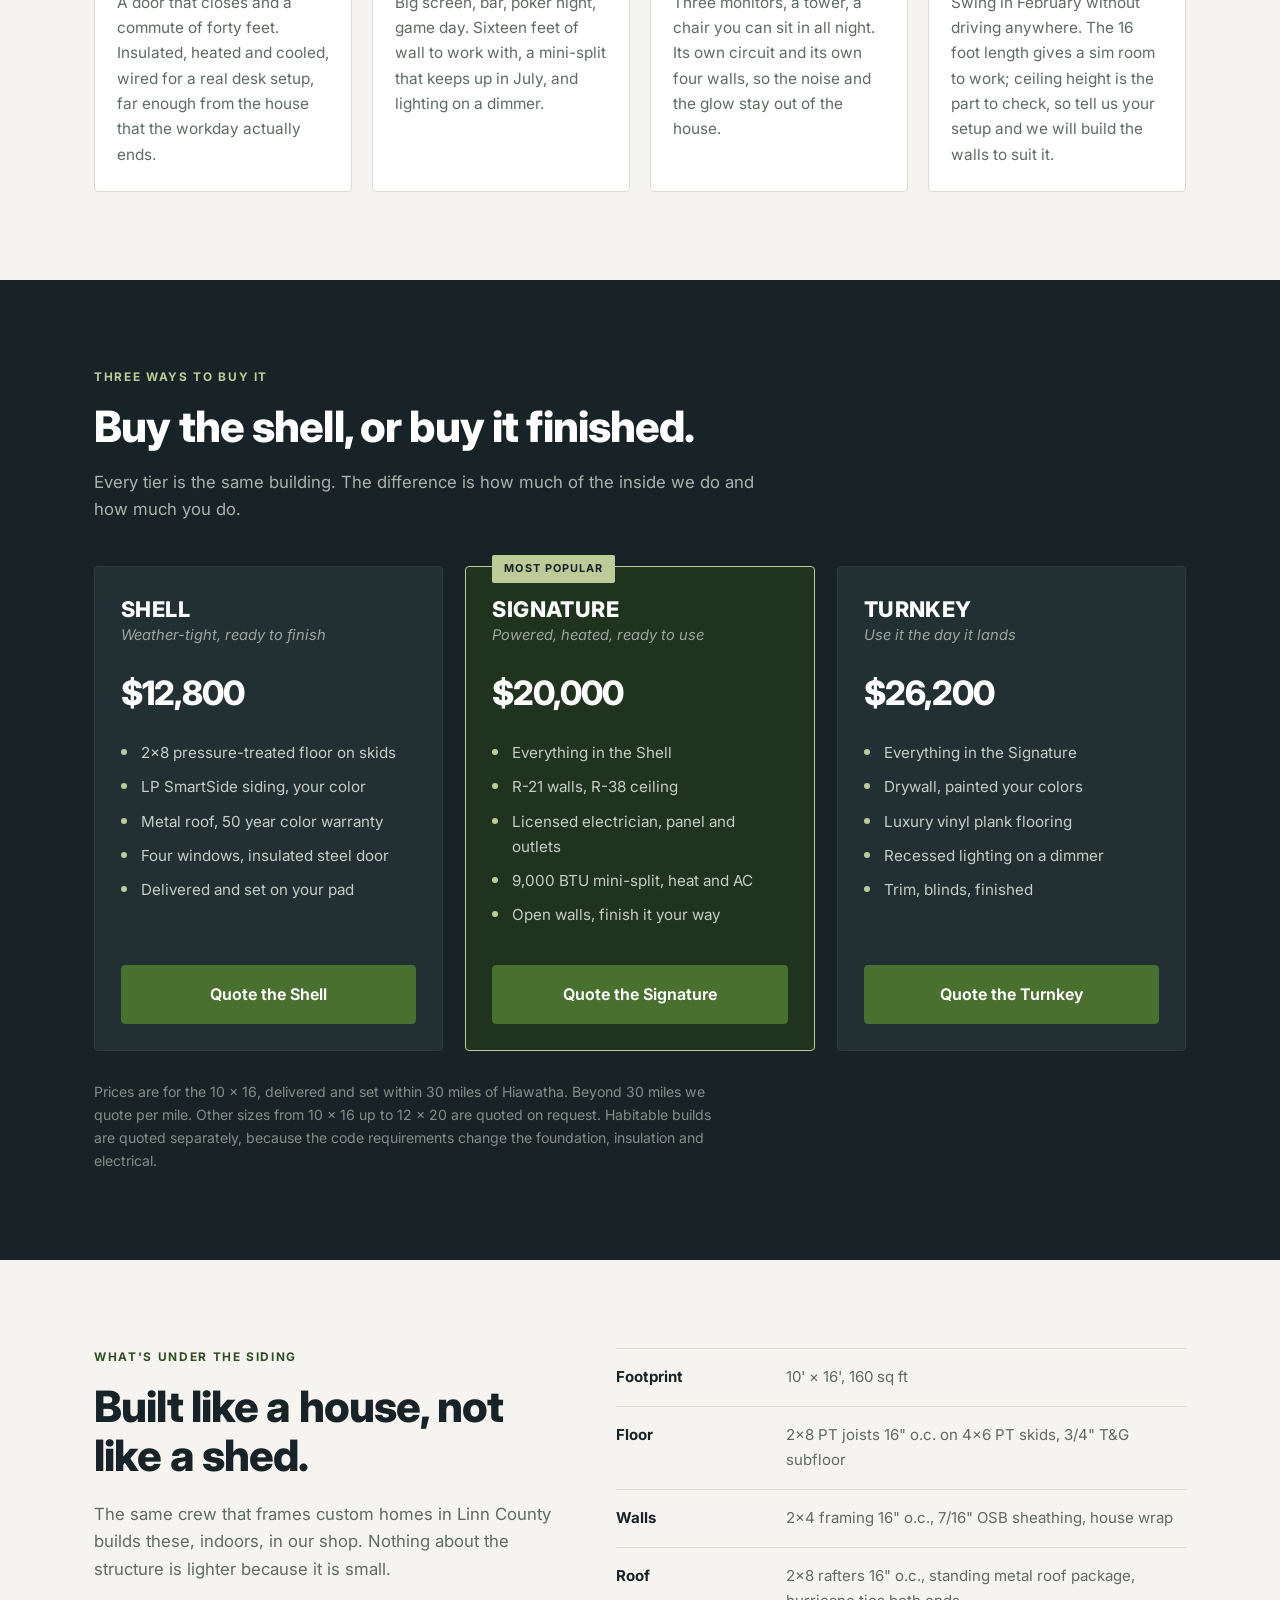
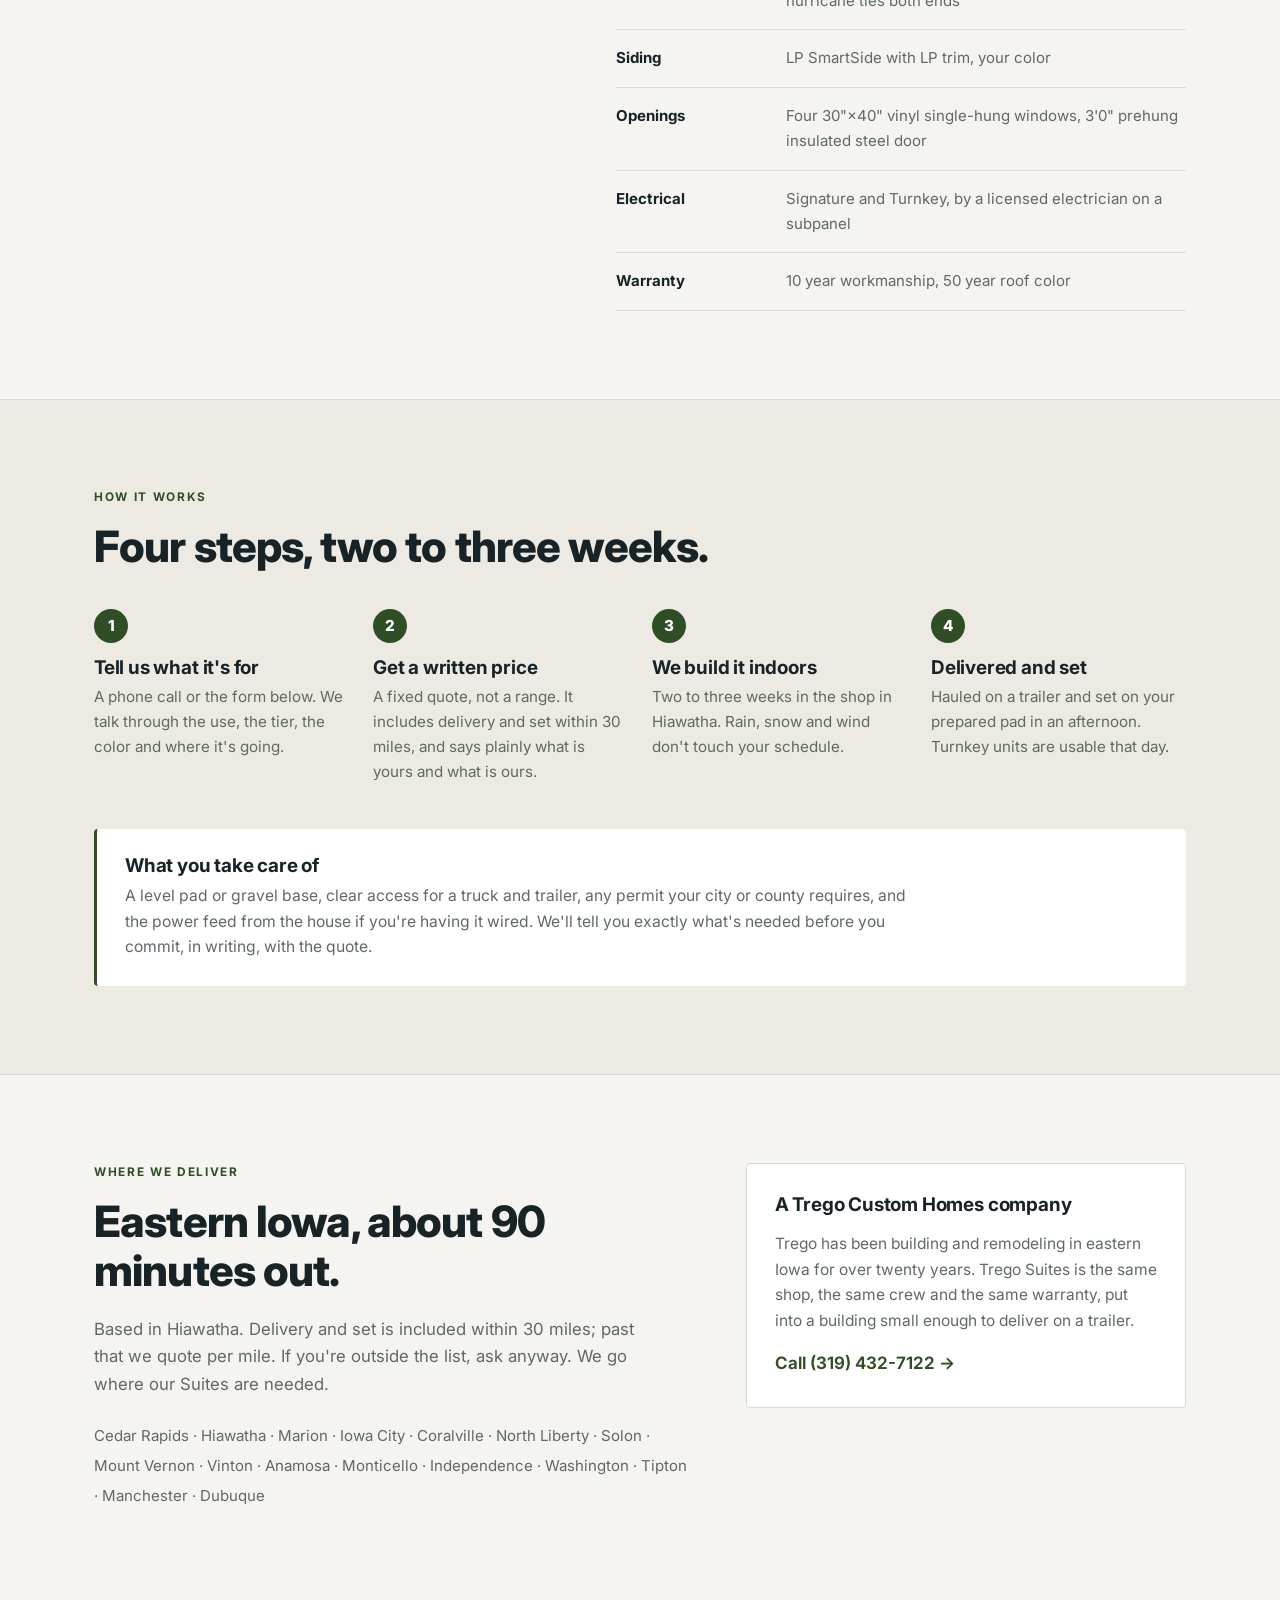
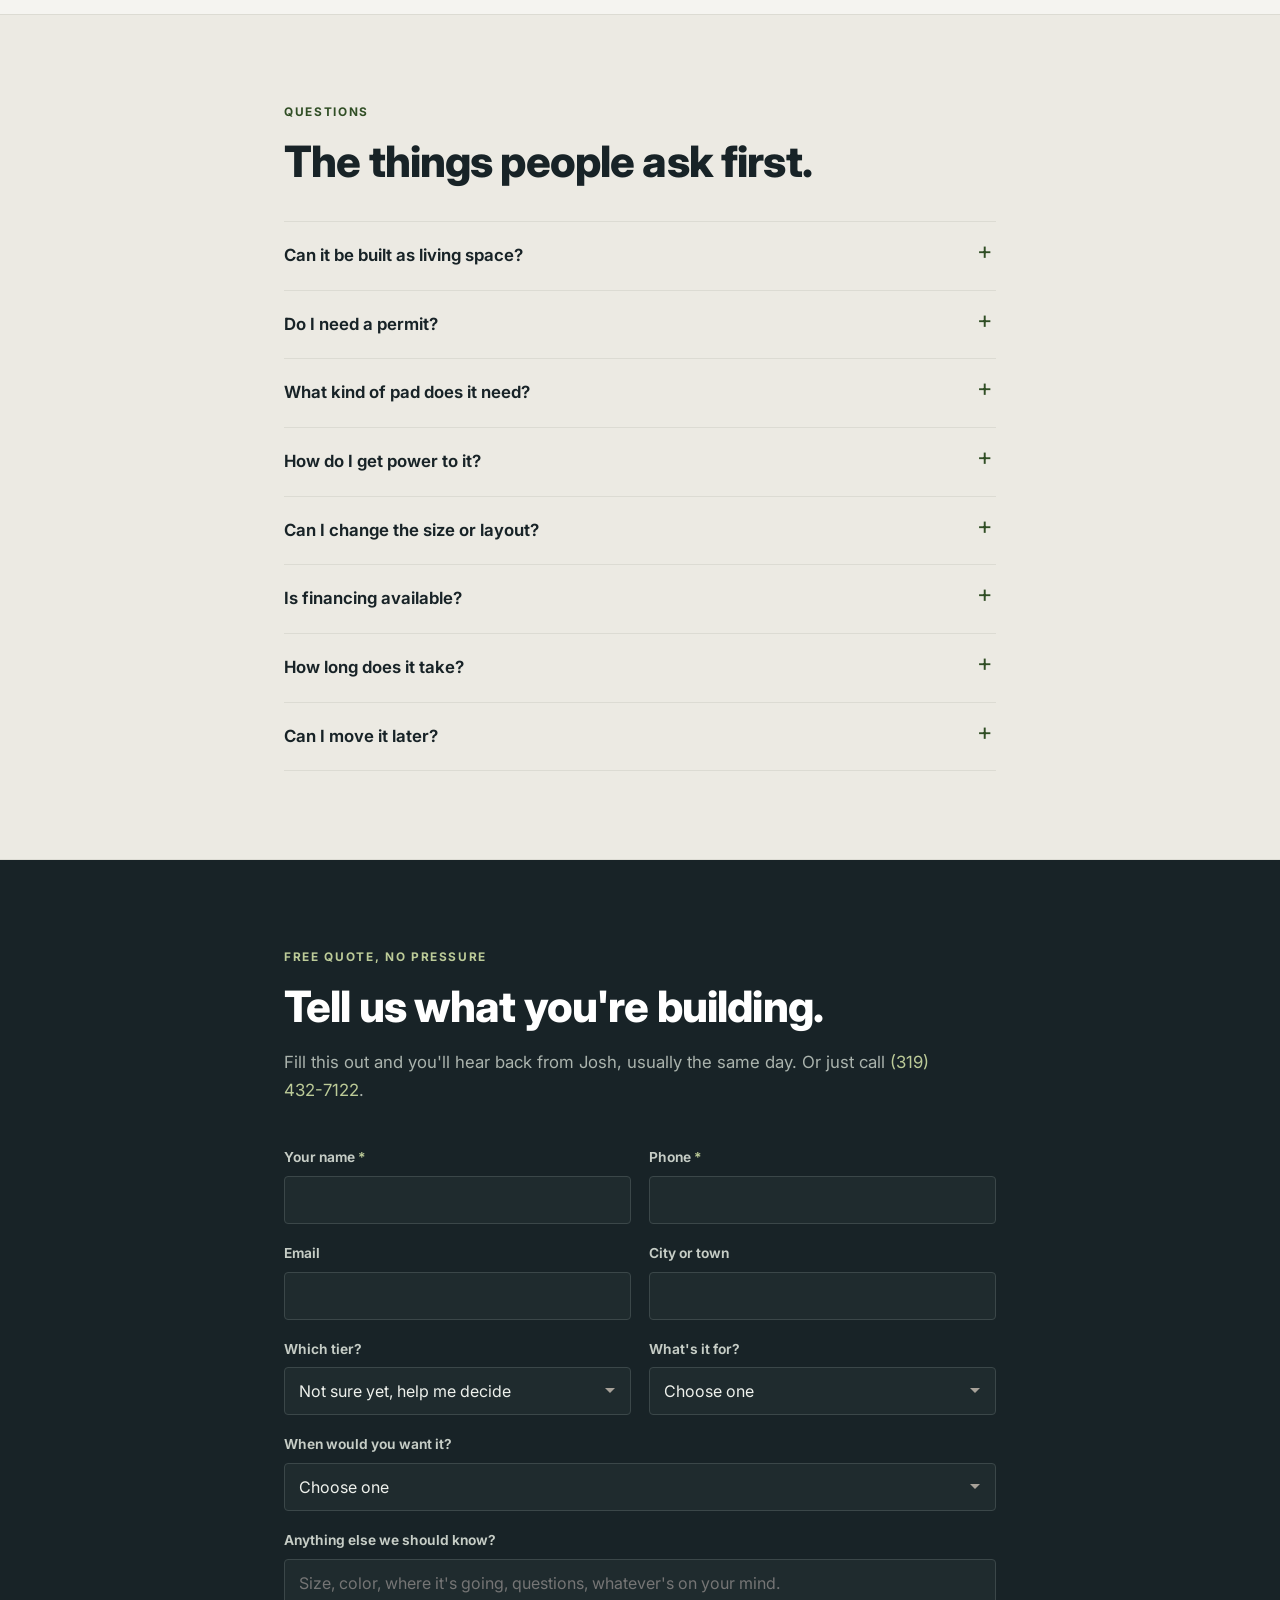
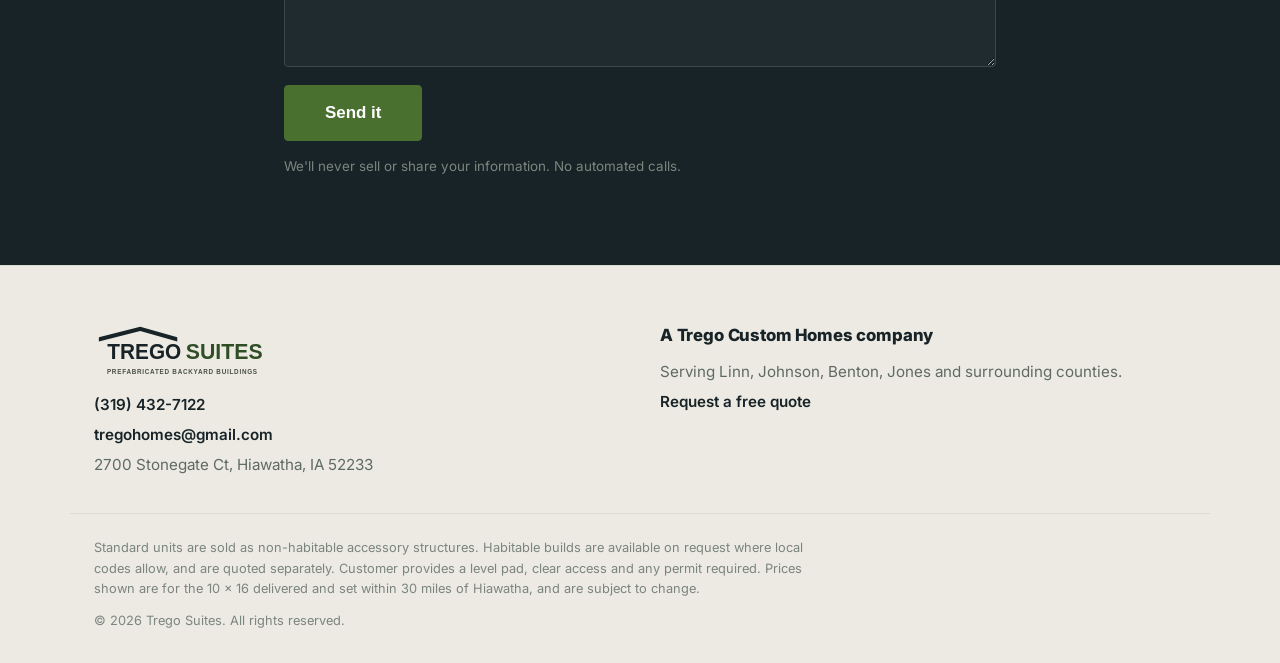
==== commit 7bcefbb5: "update" ====
--- a/index.html
+++ b/index.html
@@ -3,16 +3,17 @@
 <head>
 <meta charset="utf-8">
 <meta name="viewport" content="width=device-width, initial-scale=1">
-<title>Trego Suites — Prefabricated Backyard Buildings | Hiawatha, Iowa</title>
+<title>Trego Suites | Prefabricated Backyard Buildings, Hiawatha, Iowa</title>
 <meta name="description" content="A finished room, delivered. 10x16 prefabricated backyard offices, entertainment suites and cabins built indoors in Hiawatha, Iowa. Shell from $12,800. Free quote.">
 <link rel="canonical" href="https://tregosuites.com/">
-<meta property="og:title" content="Trego Suites — A finished room. Delivered.">
+<meta property="og:title" content="Trego Suites: A finished room. Delivered.">
 <meta property="og:description" content="10x16 prefabricated backyard buildings, built indoors in Hiawatha, Iowa and set on your pad in an afternoon. Shell from $12,800.">
 <meta property="og:type" content="website">
 <meta property="og:url" content="https://tregosuites.com/">
 <meta property="og:image" content="https://tregosuites.com/assets/suite.jpg">
 <meta name="theme-color" content="#1c1c1a">
 <link rel="icon" href="assets/favicon.svg" type="image/svg+xml">
+<link rel="apple-touch-icon" href="assets/icon.png">
 <link rel="preconnect" href="https://fonts.googleapis.com">
 <link rel="preconnect" href="https://fonts.gstatic.com" crossorigin>
 <link href="https://fonts.googleapis.com/css2?family=Inter:wght@400;500;600;700;800&display=swap" rel="stylesheet">
@@ -22,7 +23,7 @@
   "@context": "https://schema.org",
   "@type": "LocalBusiness",
   "name": "Trego Suites",
-  "description": "Prefabricated backyard buildings — offices, entertainment suites, studios and cabins — built indoors in Hiawatha, Iowa.",
+  "description": "Prefabricated backyard buildings: offices, entertainment suites, studios and cabins, built indoors in Hiawatha, Iowa.",
   "url": "https://tregosuites.com/",
   "telephone": "+13194327122",
   "email": "tregohomes@gmail.com",
@@ -47,7 +48,7 @@
 <header class="nav" id="top">
   <div class="wrap nav-inner">
     <a class="brand" href="#top">
-      <span class="brand-name">Trego Suites</span>
+      <img class="brand-logo" src="assets/logo.svg" alt="Trego Suites" width="760" height="170">
       <span class="brand-sub">Hiawatha, Iowa</span>
     </a>
     <nav class="nav-links" aria-label="Main">
@@ -71,11 +72,11 @@
     <div class="hero-copy">
       <p class="eyebrow">Prefabricated backyard buildings</p>
       <h1>A finished room.<br><span class="accent-underline">Delivered.</span></h1>
-      <p class="lede">Ten by sixteen feet of real building. A backyard office, an entertainment suite, a studio, a lake cabin. Built indoors on a jig at our shop in Hiawatha, hauled to your site on a trailer, and set on your pad in an afternoon.</p>
+      <p class="lede">A room ready made for your backyard. An office, an entertainment suite, a studio, a lake cabin. Built indoors at our shop in Hiawatha, hauled to your site, and set on your property, ready to go in one afternoon.</p>
       <ul class="ticks">
         <li>Built indoors, so weather never moves your date</li>
         <li>Metal roof standard, 50&nbsp;year color warranty</li>
-        <li>10&nbsp;year workmanship warranty, same as our roofs</li>
+        <li>10&nbsp;year workmanship warranty</li>
         <li>20+ years building in eastern Iowa</li>
       </ul>
       <div class="hero-actions">
@@ -85,7 +86,7 @@
       <p class="hero-note">Starting at <strong>$12,800</strong> delivered and set within 30&nbsp;miles of Hiawatha. Most units built in 2 to 3 weeks.</p>
     </div>
     <div class="hero-art">
-      <img src="assets/suite.jpg" alt="A finished 10 by 16 Trego Suite in a backyard at dusk — metal shed roof, vertical siding, black-trimmed windows lit from inside, and a stone path to the door" width="779" height="580" fetchpriority="high">
+      <img src="assets/suite.jpg" alt="A finished 10 by 16 Trego Suite in a backyard at dusk, with a metal shed roof, vertical siding, black-trimmed windows lit from inside, and a stone path to the door" width="779" height="580" fetchpriority="high">
       <p class="art-caption">10 × 16 &nbsp;/&nbsp; 160 sq ft &nbsp;/&nbsp; metal shed roof</p>
     </div>
   </div>
@@ -105,24 +106,36 @@
 <section id="models" class="section">
   <div class="wrap">
     <p class="eyebrow">What people put in them</p>
-    <h2>One building. Four honest uses.</h2>
-    <p class="lede-sm" style="margin-bottom:-.6rem">All four are non-habitable accessory structures, which keeps them simple and keeps them cheap. If you want it built as living space instead, we do that on request where local codes allow — ask and we'll quote it.</p>
+    <h2>One building. Many ways to use it.</h2>
+    <p class="lede-sm" style="margin-bottom:-.6rem">These are the four we build most. If what you have in mind isn't here, it probably still works, so ask. All of them are non-habitable accessory structures, which keeps them usable and affordable. If you want it built as living space instead, we can do that too. Just let us know and we'll quote it.</p>
     <div class="cards">
       <article class="card">
-        <h3>Backyard office</h3>
-        <p>A door that closes and a commute of forty feet. Insulated, heated and cooled, wired for a real desk setup — far enough from the house that the workday actually ends.</p>
+        <img class="card-img" src="assets/use-office.jpg" alt="A bright home office inside a Trego Suite, with a desk under two windows, shelving and a view of the backyard" width="760" height="570" loading="lazy">
+        <div class="card-body">
+          <h3>Home office</h3>
+          <p>A door that closes and a commute of forty feet. Insulated, heated and cooled, wired for a real desk setup, far enough from the house that the workday actually ends.</p>
+        </div>
       </article>
       <article class="card">
-        <h3>Entertainment suite</h3>
-        <p>Golf sim, bar, poker room, theater. Ten feet of wall for a screen, a mini-split that keeps up in July, and lighting on a dimmer.</p>
+        <img class="card-img" src="assets/use-entertainment.jpg" alt="An entertainment suite inside a Trego Suite, with a large screen on a slat wall, leather seating and a wet bar" width="760" height="570" loading="lazy">
+        <div class="card-body">
+          <h3>Entertainment suite</h3>
+          <p>Big screen, bar, poker night, game day. Sixteen feet of wall to work with, a mini-split that keeps up in July, and lighting on a dimmer.</p>
+        </div>
       </article>
       <article class="card">
-        <h3>Studio or gym</h3>
-        <p>Music, art, pottery, lifting. A separate structure means noise, dust and chalk stay out of the house.</p>
+        <img class="card-img" src="assets/use-gaming.jpg" alt="A gaming room inside a Trego Suite, with a three-monitor desk setup, a racing-style chair and accent lighting" width="760" height="570" loading="lazy">
+        <div class="card-body">
+          <h3>Gaming room</h3>
+          <p>Three monitors, a tower, a chair you can sit in all night. Its own circuit and its own four walls, so the noise and the glow stay out of the house.</p>
+        </div>
       </article>
       <article class="card">
-        <h3>Lake or hunting cabin</h3>
-        <p>Set on skids, hauled to the property, weather-tight the day it lands. Heat and AC on one small circuit.</p>
+        <img class="card-img" src="assets/use-golf.jpg" alt="A golf simulator inside a Trego Suite, with a floor-to-ceiling screen, hitting mat and a club bag" width="760" height="570" loading="lazy">
+        <div class="card-body">
+          <h3>Golf simulator</h3>
+          <p>Swing in February without driving anywhere. The 16 foot length gives a sim room to work; ceiling height is the part to check, so tell us your setup and we will build the walls to suit it.</p>
+        </div>
       </article>
     </div>
   </div>
@@ -189,10 +202,10 @@
     <div>
       <p class="eyebrow">What's under the siding</p>
       <h2>Built like a house, not like a shed.</h2>
-      <p class="lede-sm">The same crew that frames custom homes in Linn County builds these, indoors, on a jig. Nothing about the structure is lighter because it is small.</p>
+      <p class="lede-sm">The same crew that frames custom homes in Linn County builds these, indoors, in our shop. Nothing about the structure is lighter because it is small.</p>
     </div>
     <dl class="specs">
-      <div><dt>Footprint</dt><dd>10' × 16' — 160 sq ft</dd></div>
+      <div><dt>Footprint</dt><dd>10' × 16', 160 sq ft</dd></div>
       <div><dt>Floor</dt><dd>2x8 PT joists 16" o.c. on 4x6 PT skids, 3/4" T&amp;G subfloor</dd></div>
       <div><dt>Walls</dt><dd>2x4 framing 16" o.c., 7/16" OSB sheathing, house wrap</dd></div>
       <div><dt>Roof</dt><dd>2x8 rafters 16" o.c., standing metal roof package, hurricane ties both ends</dd></div>
@@ -233,7 +246,7 @@
     </ol>
     <div class="callout">
       <h3>What you take care of</h3>
-      <p>A level pad or gravel base, clear access for a truck and trailer, any permit your city or county requires, and the power feed from the house if you're having it wired. We'll tell you exactly what's needed before you commit — in writing, with the quote.</p>
+      <p>A level pad or gravel base, clear access for a truck and trailer, any permit your city or county requires, and the power feed from the house if you're having it wired. We'll tell you exactly what's needed before you commit, in writing, with the quote.</p>
     </div>
   </div>
 </section>
@@ -244,12 +257,12 @@
     <div>
       <p class="eyebrow">Where we deliver</p>
       <h2>Eastern Iowa, about 90 minutes out.</h2>
-      <p class="lede-sm">Based in Hiawatha. Delivery and set is included within 30 miles; past that we quote per mile. If you're outside the list, ask anyway — we go where the trailer goes.</p>
+      <p class="lede-sm">Based in Hiawatha. Delivery and set is included within 30 miles; past that we quote per mile. If you're outside the list, ask anyway. We go where our Suites are needed.</p>
       <p class="towns">Cedar Rapids · Hiawatha · Marion · Iowa City · Coralville · North Liberty · Solon · Mount Vernon · Vinton · Anamosa · Monticello · Independence · Washington · Tipton · Manchester · Dubuque</p>
     </div>
     <div class="area-card">
       <h3>A Trego Custom Homes company</h3>
-      <p>Trego has been building and remodeling in eastern Iowa for over twenty years. Trego Suites is the same shop, the same crew and the same warranty — put into a building small enough to deliver on a trailer.</p>
+      <p>Trego has been building and remodeling in eastern Iowa for over twenty years. Trego Suites is the same shop, the same crew and the same warranty, put into a building small enough to deliver on a trailer.</p>
       <a class="link-arrow" href="tel:+13194327122">Call (319) 432-7122</a>
     </div>
   </div>
@@ -263,7 +276,7 @@
     <div class="faq">
       <details>
         <summary>Can it be built as living space?</summary>
-        <p>Yes, on request, where your local codes allow it. The standard build is a non-habitable accessory structure — an office, a suite, a studio, a cabin. A habitable build is a different animal: it changes the foundation, the insulation, the egress and the electrical, and it changes the price. It also has to be approved by your city or county before we start, not after. So raise it on the first call and we'll quote it properly.</p>
+        <p>Yes, on request, where your local codes allow it. The standard build is a non-habitable accessory structure: an office, a suite, a studio, a cabin. A habitable build is a different animal: it changes the foundation, the insulation, the egress and the electrical, and it changes the price. It also has to be approved by your city or county before we start, not after. So raise it on the first call and we'll quote it properly.</p>
       </details>
       <details>
         <summary>Do I need a permit?</summary>
@@ -279,7 +292,7 @@
       </details>
       <details>
         <summary>Can I change the size or layout?</summary>
-        <p>Yes, within reason. We build from 10 × 16 up to 12 × 20. Window and door placement, a second door, extra outlets, a different roof color — all normal. Tell us what you want and it shows up in the quote.</p>
+        <p>Yes, within reason. We build from 10 × 16 up to 12 × 20. Window and door placement, a second door, extra outlets, a different roof color. All of that is normal. Tell us what you want and it shows up in the quote.</p>
       </details>
       <details>
         <summary>Is financing available?</summary>
@@ -334,10 +347,10 @@
         <div class="field">
           <label for="tier">Which tier?</label>
           <select id="tier" name="tier">
-            <option value="Not sure yet">Not sure yet — help me decide</option>
-            <option value="Shell">Shell — $12,800</option>
-            <option value="Signature">Signature — $20,000</option>
-            <option value="Turnkey">Turnkey — $26,200</option>
+            <option value="Not sure yet">Not sure yet, help me decide</option>
+            <option value="Shell">Shell ($12,800)</option>
+            <option value="Signature">Signature ($20,000)</option>
+            <option value="Turnkey">Turnkey ($26,200)</option>
           </select>
         </div>
         <div class="field">
@@ -368,7 +381,7 @@
 
       <div class="field">
         <label for="message">Anything else we should know?</label>
-        <textarea id="message" name="message" rows="4" placeholder="Size, color, where it's going, questions — whatever's on your mind."></textarea>
+        <textarea id="message" name="message" rows="4" placeholder="Size, color, where it's going, questions, whatever's on your mind."></textarea>
       </div>
 
       <button class="btn btn-lg" type="submit">Send it</button>
@@ -382,7 +395,7 @@
 <footer class="footer">
   <div class="wrap footer-inner">
     <div>
-      <p class="footer-brand">Trego Suites</p>
+      <img class="footer-logo" src="assets/logo-full.svg" alt="Trego Suites, Prefabricated Backyard Buildings" width="760" height="230">
       <p class="footer-line"><a href="tel:+13194327122">(319) 432-7122</a></p>
       <p class="footer-line"><a href="mailto:tregohomes@gmail.com">tregohomes@gmail.com</a></p>
       <p class="footer-line">2700 Stonegate Ct, Hiawatha, IA 52233</p>
--- a/styles.css
+++ b/styles.css
@@ -2,17 +2,20 @@
    Palette and type lifted from the printed brochure. */
 
 :root{
-  --paper:#f7f5f2;
-  --paper-2:#efece7;
+  --paper:#f5f4f0;
+  --paper-2:#eceae3;
   --white:#ffffff;
-  --ink:#1c1c1a;
-  --ink-2:#3a3832;
-  --muted:#6e6a62;
-  --rule:#ddd8d0;
-  --accent:#b9521f;
-  --accent-soft:#f3e3d9;
-  --dark:#1c1c1a;
-  --dark-2:#2a2824;
+  --ink:#182327;
+  --ink-2:#333c3d;
+  --muted:#5f6a63;
+  --rule:#dcdbd3;
+  --accent:#304e25;        /* brochure deep green */
+  --accent-hover:#24401c;
+  --accent-bright:#4a7030; /* for buttons sitting on dark sections */
+  --sage:#bccb98;          /* brochure light green */
+  --accent-soft:#e3ead6;
+  --dark:#182327;
+  --dark-2:#223033;
   --max:1140px;
   --radius:4px;
 }
@@ -51,10 +54,10 @@
   font-size:.74rem;font-weight:700;letter-spacing:.14em;text-transform:uppercase;
   color:var(--accent);margin:0 0 .9rem;
 }
-.eyebrow-light{color:#d9834f}
+.eyebrow-light{color:var(--sage)}
 .h2-light{color:var(--white)}
-.sub-light{color:#b6b1a8;max-width:62ch;margin:-.2rem 0 2.6rem;font-size:1.05rem}
-.sub-light a{color:#e8a97c}
+.sub-light{color:#aab3ad;max-width:62ch;margin:-.2rem 0 2.6rem;font-size:1.05rem}
+.sub-light a{color:var(--sage)}
 
 .lede{font-size:1.14rem;color:var(--ink-2);max-width:54ch;margin:0 0 1.6rem}
 .lede-sm{font-size:1.05rem;color:var(--muted);max-width:52ch}
@@ -71,7 +74,9 @@
   font-size:1rem;cursor:pointer;transition:background .15s ease,transform .08s ease;
   text-align:center;
 }
-.btn:hover{background:#a04519;border-color:#a04519;text-decoration:none}
+.btn:hover{background:var(--accent-hover);border-color:var(--accent-hover);text-decoration:none}
+.section-dark .btn{background:var(--accent-bright);border-color:var(--accent-bright)}
+.section-dark .btn:hover{background:#3c5c27;border-color:#3c5c27}
 .btn:active{transform:translateY(1px)}
 .btn-sm{padding:10px 18px;font-size:.92rem}
 .btn-lg{padding:17px 40px;font-size:1.06rem}
@@ -85,10 +90,10 @@
   backdrop-filter:saturate(180%) blur(10px);border-bottom:1px solid var(--rule);
 }
 .nav-inner{display:flex;align-items:center;justify-content:space-between;gap:24px;height:72px}
-.brand{display:flex;flex-direction:column;line-height:1.1;color:var(--ink)}
+.brand{display:flex;flex-direction:column;gap:3px;line-height:1.1;color:var(--ink)}
 .brand:hover{text-decoration:none}
-.brand-name{font-weight:800;font-size:1.22rem;letter-spacing:-0.02em;text-transform:uppercase}
-.brand-sub{font-size:.66rem;letter-spacing:.14em;text-transform:uppercase;color:var(--accent);font-weight:600}
+.brand-logo{height:34px;width:auto}
+.brand-sub{font-size:.66rem;letter-spacing:.14em;text-transform:uppercase;color:var(--accent);font-weight:600;padding-left:2px}
 .nav-links{display:flex;gap:28px}
 .nav-links a{color:var(--ink-2);font-size:.95rem;font-weight:500}
 .nav-links a:hover{color:var(--accent);text-decoration:none}
@@ -131,29 +136,31 @@
 
 /* ---------- model cards ---------- */
 .cards{display:grid;grid-template-columns:repeat(4,1fr);gap:20px;margin-top:2.4rem}
-.card{background:var(--white);border:1px solid var(--rule);border-radius:var(--radius);padding:26px 24px}
+.card{background:var(--white);border:1px solid var(--rule);border-radius:var(--radius);overflow:hidden;display:flex;flex-direction:column}
+.card-img{width:100%;aspect-ratio:4/3;object-fit:cover;display:block;background:var(--paper-2)}
+.card-body{padding:22px 22px 24px}
 .card h3{margin-bottom:.5rem}
 .card p{margin:0;color:var(--muted);font-size:.96rem}
 
 /* ---------- tiers ---------- */
 .tiers{display:grid;grid-template-columns:repeat(3,1fr);gap:22px;margin:2.4rem 0 1.8rem}
 .tier{
-  background:var(--dark-2);border:1px solid #403c35;border-radius:var(--radius);
+  background:var(--dark-2);border:1px solid #2e3b3e;border-radius:var(--radius);
   padding:30px 26px 26px;display:flex;flex-direction:column;position:relative;
 }
-.tier-featured{border-color:var(--accent);background:#312d26}
+.tier-featured{border-color:var(--sage);background:#20331f}
 .badge{
-  position:absolute;top:-12px;left:26px;background:var(--accent);color:#fff;
+  position:absolute;top:-12px;left:26px;background:var(--sage);color:#182327;
   font-size:.68rem;font-weight:700;letter-spacing:.1em;text-transform:uppercase;
   padding:5px 12px;border-radius:2px;
 }
 .tier h3{color:#fff;font-size:1.35rem;font-weight:800;text-transform:uppercase;letter-spacing:.02em;margin-bottom:.15rem}
-.tier-tag{font-style:italic;color:#a7a299;font-size:.92rem;margin:0 0 1.1rem}
+.tier-tag{font-style:italic;color:#9ca69f;font-size:.92rem;margin:0 0 1.1rem}
 .tier-price{font-size:2.1rem;font-weight:800;color:#fff;letter-spacing:-0.03em;margin:0 0 1.2rem}
 .tier ul{list-style:none;padding:0;margin:0 0 1.8rem}
-.tier li{position:relative;padding-left:20px;margin-bottom:.58rem;font-size:.95rem;color:#cfcac2}
-.tier li::before{content:"";position:absolute;left:0;top:.6em;width:6px;height:6px;background:var(--accent);border-radius:50%}
-.fineprint-light{font-size:.88rem;color:#8d887f;margin:0;max-width:70ch}
+.tier li{position:relative;padding-left:20px;margin-bottom:.58rem;font-size:.95rem;color:#c6cdc6}
+.tier li::before{content:"";position:absolute;left:0;top:.6em;width:6px;height:6px;background:var(--sage);border-radius:50%}
+.fineprint-light{font-size:.88rem;color:#848d87;margin:0;max-width:70ch}
 
 /* ---------- specs ---------- */
 .specs-grid{display:grid;grid-template-columns:.9fr 1.1fr;gap:56px;align-items:start}
@@ -201,28 +208,29 @@
 .form{margin-top:.6rem}
 .row{display:grid;grid-template-columns:1fr 1fr;gap:18px}
 .field{margin-bottom:18px;display:flex;flex-direction:column}
-.field label{font-size:.86rem;font-weight:650;color:#cfcac2;margin-bottom:7px}
-.field label span{color:var(--accent)}
+.field label{font-size:.86rem;font-weight:650;color:#c6cdc6;margin-bottom:7px}
+.field label span{color:var(--sage)}
 .field input,.field select,.field textarea{
-  background:#262420;border:1px solid #45413a;color:#f2efe9;border-radius:var(--radius);
+  background:#1f2b2e;border:1px solid #3b4749;color:#eef1ec;border-radius:var(--radius);
   padding:13px 14px;font-size:1rem;font-family:inherit;width:100%;
 }
 .field textarea{resize:vertical}
 .field input:focus,.field select:focus,.field textarea:focus{
-  outline:2px solid var(--accent);outline-offset:1px;border-color:var(--accent);
+  outline:2px solid var(--sage);outline-offset:1px;border-color:var(--sage);
 }
 .field select{appearance:none;background-image:url("data:image/svg+xml;utf8,<svg xmlns='http://www.w3.org/2000/svg' viewBox='0 0 12 8' fill='%23a7a299'><path d='M1 1l5 5 5-5'/></svg>");background-repeat:no-repeat;background-position:right 14px center;background-size:12px;padding-right:38px}
 .hp{position:absolute;left:-9999px}
-.form-note{font-size:.84rem;color:#8d887f;margin:14px 0 0}
+.form-note{font-size:.84rem;color:#7b857e;margin:14px 0 0}
 
 /* ---------- footer ---------- */
 .footer{background:var(--paper-2);border-top:1px solid var(--rule);padding:56px 0 32px}
 .footer-inner{display:grid;grid-template-columns:1fr 1fr;gap:40px;padding-bottom:32px;border-bottom:1px solid var(--rule)}
 .footer-brand{font-weight:800;font-size:1.05rem;margin:0 0 .6rem;letter-spacing:-0.01em}
+.footer-logo{height:56px;width:auto;margin:0 0 14px}
 .footer-line{margin:0 0 .3rem;font-size:.95rem;color:var(--muted)}
 .footer-line a{color:var(--ink);font-weight:600}
-.disclaimer{font-size:.8rem;color:#8d887f;margin:24px 0 10px;max-width:90ch;line-height:1.6}
-.copyright{font-size:.8rem;color:#8d887f;margin:0}
+.disclaimer{font-size:.8rem;color:#7b857e;margin:24px 0 10px;max-width:90ch;line-height:1.6}
+.copyright{font-size:.8rem;color:#7b857e;margin:0}
 
 /* ---------- mobile call bar ---------- */
 .mobile-call{
